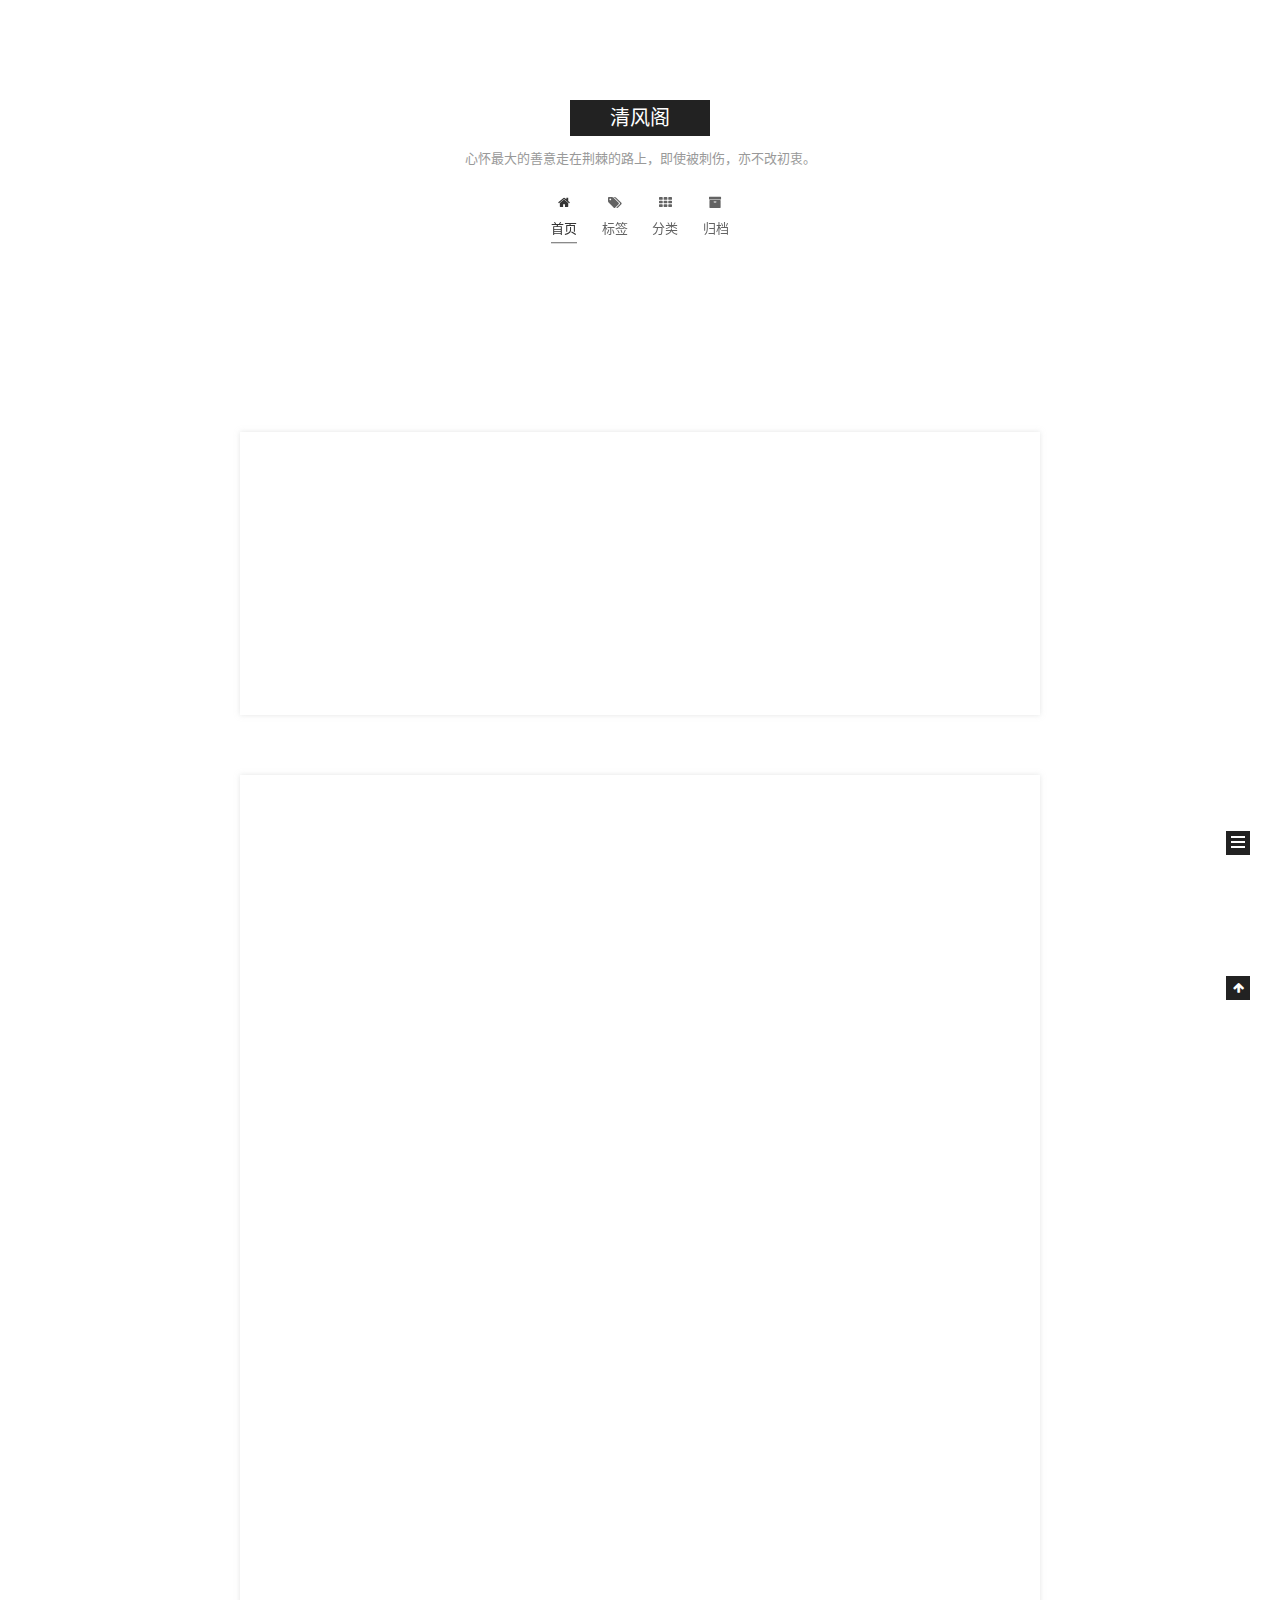
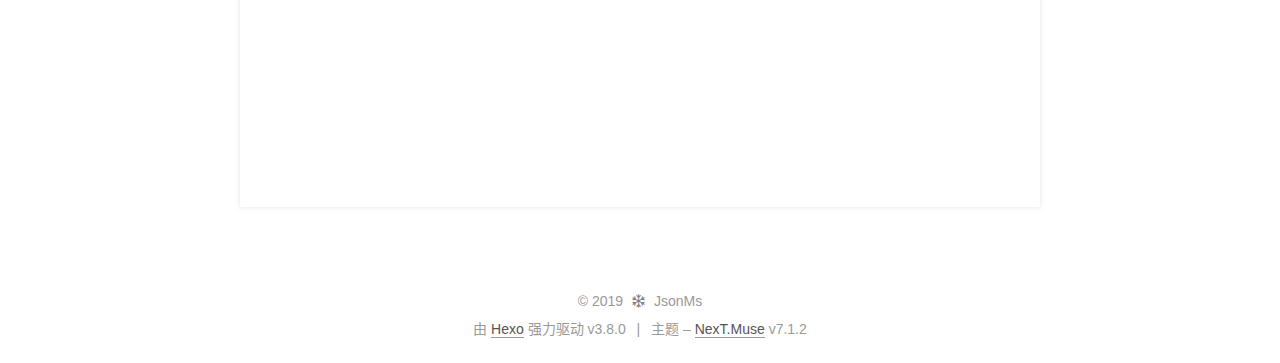
==== index.html @ 742bd208 "Site updated: 2019-06-11 00:54:29" ====
<!DOCTYPE html>












  


<html class="theme-next muse use-motion" lang="zh-CN">
<head><meta name="generator" content="Hexo 3.8.0">
  <meta charset="UTF-8">
<meta http-equiv="X-UA-Compatible" content="IE=edge">
<meta name="viewport" content="width=device-width, initial-scale=1, maximum-scale=2">
<meta name="theme-color" content="#222">




  
  
    
    
  <script src="/lib/pace/pace.min.js?v=1.0.2"></script>
  <link rel="stylesheet" href="/lib/pace/pace-theme-minimal.min.css?v=1.0.2">





















<link rel="stylesheet" href="/lib/font-awesome/css/font-awesome.min.css?v=4.7.0">

<link rel="stylesheet" href="/css/main.css?v=7.1.2">


  <link rel="apple-touch-icon" sizes="180x180" href="/images/apple-touch-icon-next.png?v=7.1.2">


  <link rel="icon" type="image/png" sizes="32x32" href="/images/favicon-32x32-next.png?v=7.1.2">


  <link rel="icon" type="image/png" sizes="16x16" href="/images/favicon-16x16-next.png?v=7.1.2">


  <link rel="mask-icon" href="/images/logo.svg?v=7.1.2" color="#222">







<script id="hexo.configurations">
  var NexT = window.NexT || {};
  var CONFIG = {
    root: '/',
    scheme: 'Muse',
    version: '7.1.2',
    sidebar: {"position":"left","display":"post","offset":12,"onmobile":false,"dimmer":false},
    back2top: true,
    back2top_sidebar: false,
    fancybox: false,
    fastclick: false,
    lazyload: false,
    tabs: true,
    motion: {"enable":true,"async":false,"transition":{"post_block":"fadeIn","post_header":"slideDownIn","post_body":"slideDownIn","coll_header":"slideLeftIn","sidebar":"slideUpIn"}},
    algolia: {
      applicationID: '',
      apiKey: '',
      indexName: '',
      hits: {"per_page":10},
      labels: {"input_placeholder":"Search for Posts","hits_empty":"We didn't find any results for the search: ${query}","hits_stats":"${hits} results found in ${time} ms"}
    }
  };
</script>


  




  <meta name="description" content="心怀最大的善意走在荆棘的路上，即使被刺伤，亦不改初衷。">
<meta property="og:type" content="website">
<meta property="og:title" content="清风阁">
<meta property="og:url" content="http://yoursite.com/index.html">
<meta property="og:site_name" content="清风阁">
<meta property="og:description" content="心怀最大的善意走在荆棘的路上，即使被刺伤，亦不改初衷。">
<meta property="og:locale" content="zh-CN">
<meta name="twitter:card" content="summary">
<meta name="twitter:title" content="清风阁">
<meta name="twitter:description" content="心怀最大的善意走在荆棘的路上，即使被刺伤，亦不改初衷。">





  
  
  <link rel="canonical" href="http://yoursite.com/">



<script id="page.configurations">
  CONFIG.page = {
    sidebar: "",
  };
</script>

  <title>清风阁</title>
  












  <noscript>
  <style>
  .use-motion .motion-element,
  .use-motion .brand,
  .use-motion .menu-item,
  .sidebar-inner,
  .use-motion .post-block,
  .use-motion .pagination,
  .use-motion .comments,
  .use-motion .post-header,
  .use-motion .post-body,
  .use-motion .collection-title { opacity: initial; }

  .use-motion .logo,
  .use-motion .site-title,
  .use-motion .site-subtitle {
    opacity: initial;
    top: initial;
  }

  .use-motion .logo-line-before i { left: initial; }
  .use-motion .logo-line-after i { right: initial; }
  </style>
</noscript>

</head>

<body itemscope itemtype="http://schema.org/WebPage" lang="zh-CN">

  
  
    
  

  <div class="container sidebar-position-left 
  page-home">
    <!-- <div class="headband"></div> -->

    <header id="header" class="header" itemscope itemtype="http://schema.org/WPHeader">
      <div class="header-inner"><div class="site-brand-wrapper">
  <div class="site-meta">
    

    <div class="custom-logo-site-title">
      <a href="/" class="brand" rel="start">
        <span class="logo-line-before"><i></i></span>
        <span class="site-title">清风阁</span>
        <span class="logo-line-after"><i></i></span>
      </a>
    </div>
    
      
        <p class="site-subtitle">心怀最大的善意走在荆棘的路上，即使被刺伤，亦不改初衷。</p>
      
    
    
  </div>

  <div class="site-nav-toggle">
    <button aria-label="切换导航栏">
      <span class="btn-bar"></span>
      <span class="btn-bar"></span>
      <span class="btn-bar"></span>
    </button>
  </div>
</div>



<nav class="site-nav">
  
    <ul id="menu" class="menu">
      
        
        
        
          
          <li class="menu-item menu-item-home menu-item-active">

    
    
    
      
    

    

    <a href="/" rel="section"><i class="menu-item-icon fa fa-fw fa-home"></i> <br>首页</a>

  </li>
        
        
        
          
          <li class="menu-item menu-item-tags">

    
    
    
      
    

    

    <a href="/tags/" rel="section"><i class="menu-item-icon fa fa-fw fa-tags"></i> <br>标签</a>

  </li>
        
        
        
          
          <li class="menu-item menu-item-categories">

    
    
    
      
    

    

    <a href="/categories/" rel="section"><i class="menu-item-icon fa fa-fw fa-th"></i> <br>分类</a>

  </li>
        
        
        
          
          <li class="menu-item menu-item-archives">

    
    
    
      
    

    

    <a href="/archives/" rel="section"><i class="menu-item-icon fa fa-fw fa-archive"></i> <br>归档</a>

  </li>

      
      
    </ul>
  

  
    

  

  
</nav>



  



</div>
    </header>

    


    <main id="main" class="main">
      <div class="main-inner">
        <div class="content-wrap">
          
          <div id="content" class="content">
            
  <section id="posts" class="posts-expand">
    
      

  

  
  
  

  

  <article class="post post-type-normal" itemscope itemtype="http://schema.org/Article">
  
  
  
  <div class="post-block">
    <link itemprop="mainEntityOfPage" href="http://yoursite.com/2019/06/09/你好，Hexo/">

    <span hidden itemprop="author" itemscope itemtype="http://schema.org/Person">
      <meta itemprop="name" content="JsonMs">
      <meta itemprop="description" content="心怀最大的善意走在荆棘的路上，即使被刺伤，亦不改初衷。">
      <meta itemprop="image" content="/images/avatar.gif">
    </span>

    <span hidden itemprop="publisher" itemscope itemtype="http://schema.org/Organization">
      <meta itemprop="name" content="清风阁">
    </span>

    
      <header class="post-header">

        
        
          <h1 class="post-title" itemprop="name headline">
                
                
                <a href="/2019/06/09/你好，Hexo/" class="post-title-link" itemprop="url">大神进阶之路1： hexo个人搭建</a>
              
            
          </h1>
        

        <div class="post-meta">
          <span class="post-time">

            
            
            

            
              <span class="post-meta-item-icon">
                <i class="fa fa-calendar-o"></i>
              </span>
              
                <span class="post-meta-item-text">发表于</span>
              

              
                
              

              <time title="创建时间：2019-06-09 21:49:49" itemprop="dateCreated datePublished" datetime="2019-06-09T21:49:49+08:00">2019-06-09</time>
            

            
              

              
                
                <span class="post-meta-divider">|</span>
                

                <span class="post-meta-item-icon">
                  <i class="fa fa-calendar-check-o"></i>
                </span>
                
                  <span class="post-meta-item-text">更新于</span>
                
                <time title="修改时间：2019-06-10 23:39:39" itemprop="dateModified" datetime="2019-06-10T23:39:39+08:00">2019-06-10</time>
              
            
          </span>

          
            <span class="post-category">
            
              <span class="post-meta-divider">|</span>
            
              <span class="post-meta-item-icon">
                <i class="fa fa-folder-o"></i>
              </span>
              
                <span class="post-meta-item-text">分类于</span>
              
              
                <span itemprop="about" itemscope itemtype="http://schema.org/Thing"><a href="/categories/大神进阶之路/" itemprop="url" rel="index"><span itemprop="name">大神进阶之路</span></a></span>

                
                
              
            </span>
          

          
            
            
          

          
          

          

          

          

        </div>
      </header>
    

    
    
    
    <div class="post-body" itemprop="articleBody">

      
      

      
        
          
            
          
        
      
    </div>

    

    
    
    


    <div>
      
    </div>

    

    
      
    
    

    

    <footer class="post-footer">
      

      

      

      
      
        <div class="post-eof"></div>
      
    </footer>
  </div>
  
  
  
  </article>


    
      

  

  
  
  

  

  <article class="post post-type-normal" itemscope itemtype="http://schema.org/Article">
  
  
  
  <div class="post-block">
    <link itemprop="mainEntityOfPage" href="http://yoursite.com/2019/06/09/hello-world/">

    <span hidden itemprop="author" itemscope itemtype="http://schema.org/Person">
      <meta itemprop="name" content="JsonMs">
      <meta itemprop="description" content="心怀最大的善意走在荆棘的路上，即使被刺伤，亦不改初衷。">
      <meta itemprop="image" content="/images/avatar.gif">
    </span>

    <span hidden itemprop="publisher" itemscope itemtype="http://schema.org/Organization">
      <meta itemprop="name" content="清风阁">
    </span>

    
      <header class="post-header">

        
        
          <h1 class="post-title" itemprop="name headline">
                
                
                <a href="/2019/06/09/hello-world/" class="post-title-link" itemprop="url">Hello World</a>
              
            
          </h1>
        

        <div class="post-meta">
          <span class="post-time">

            
            
            

            
              <span class="post-meta-item-icon">
                <i class="fa fa-calendar-o"></i>
              </span>
              
                <span class="post-meta-item-text">发表于</span>
              

              
                
              

              <time title="创建时间：2019-06-09 20:31:02" itemprop="dateCreated datePublished" datetime="2019-06-09T20:31:02+08:00">2019-06-09</time>
            

            
          </span>

          

          
            
            
          

          
          

          

          

          

        </div>
      </header>
    

    
    
    
    <div class="post-body" itemprop="articleBody">

      
      

      
        
          
            <p>Welcome to <a href="https://hexo.io/" target="_blank" rel="noopener">Hexo</a>! This is your very first post. Check <a href="https://hexo.io/docs/" target="_blank" rel="noopener">documentation</a> for more info. If you get any problems when using Hexo, you can find the answer in <a href="https://hexo.io/docs/troubleshooting.html" target="_blank" rel="noopener">troubleshooting</a> or you can ask me on <a href="https://github.com/hexojs/hexo/issues" target="_blank" rel="noopener">GitHub</a>.</p>
<h2 id="Quick-Start"><a href="#Quick-Start" class="headerlink" title="Quick Start"></a>Quick Start</h2><h3 id="Create-a-new-post"><a href="#Create-a-new-post" class="headerlink" title="Create a new post"></a>Create a new post</h3><figure class="highlight bash"><table><tr><td class="gutter"><pre><span class="line">1</span><br></pre></td><td class="code"><pre><span class="line">$ hexo new <span class="string">"My New Post"</span></span><br></pre></td></tr></table></figure>

<p>More info: <a href="https://hexo.io/docs/writing.html" target="_blank" rel="noopener">Writing</a></p>
<h3 id="Run-server"><a href="#Run-server" class="headerlink" title="Run server"></a>Run server</h3><figure class="highlight bash"><table><tr><td class="gutter"><pre><span class="line">1</span><br></pre></td><td class="code"><pre><span class="line">$ hexo server</span><br></pre></td></tr></table></figure>

<p>More info: <a href="https://hexo.io/docs/server.html" target="_blank" rel="noopener">Server</a></p>
<h3 id="Generate-static-files"><a href="#Generate-static-files" class="headerlink" title="Generate static files"></a>Generate static files</h3><figure class="highlight bash"><table><tr><td class="gutter"><pre><span class="line">1</span><br></pre></td><td class="code"><pre><span class="line">$ hexo generate</span><br></pre></td></tr></table></figure>

<p>More info: <a href="https://hexo.io/docs/generating.html" target="_blank" rel="noopener">Generating</a></p>
<h3 id="Deploy-to-remote-sites"><a href="#Deploy-to-remote-sites" class="headerlink" title="Deploy to remote sites"></a>Deploy to remote sites</h3><figure class="highlight bash"><table><tr><td class="gutter"><pre><span class="line">1</span><br></pre></td><td class="code"><pre><span class="line">$ hexo deploy</span><br></pre></td></tr></table></figure>

<p>More info: <a href="https://hexo.io/docs/deployment.html" target="_blank" rel="noopener">Deployment</a></p>

          
        
      
    </div>

    

    
    
    


    <div>
      
    </div>

    

    
      
    
    

    

    <footer class="post-footer">
      

      

      

      
      
        <div class="post-eof"></div>
      
    </footer>
  </div>
  
  
  
  </article>


    
  </section>

  


          </div>
          

        </div>
        
          
  
  <div class="sidebar-toggle">
    <div class="sidebar-toggle-line-wrap">
      <span class="sidebar-toggle-line sidebar-toggle-line-first"></span>
      <span class="sidebar-toggle-line sidebar-toggle-line-middle"></span>
      <span class="sidebar-toggle-line sidebar-toggle-line-last"></span>
    </div>
  </div>

  <aside id="sidebar" class="sidebar">
    <div class="sidebar-inner">

      

      

      <div class="site-overview-wrap sidebar-panel sidebar-panel-active">
        <div class="site-overview">
          <div class="site-author motion-element" itemprop="author" itemscope itemtype="http://schema.org/Person">
            
              <p class="site-author-name" itemprop="name">JsonMs</p>
              <div class="site-description motion-element" itemprop="description">心怀最大的善意走在荆棘的路上，即使被刺伤，亦不改初衷。</div>
          </div>

          
            <nav class="site-state motion-element">
              
                <div class="site-state-item site-state-posts">
                
                  <a href="/archives/">
                
                    <span class="site-state-item-count">2</span>
                    <span class="site-state-item-name">日志</span>
                  </a>
                </div>
              

              
                
                
                <div class="site-state-item site-state-categories">
                  
                    
                      <a href="/categories/">
                    
                  
                    
                    
                      
                    
                    <span class="site-state-item-count">1</span>
                    <span class="site-state-item-name">分类</span>
                  </a>
                </div>
              

              
                
                
                <div class="site-state-item site-state-tags">
                  
                    
                      <a href="/tags/">
                    
                  
                    
                    
                      
                    
                      
                    
                      
                    
                      
                    
                    <span class="site-state-item-count">4</span>
                    <span class="site-state-item-name">标签</span>
                  </a>
                </div>
              
            </nav>
          

          

          

          
            <div class="links-of-author motion-element">
              
                <span class="links-of-author-item">
                  
                  
                    
                  
                  
                    
                  
                  <a href="https://github.com/jsonms" title="GitHub &rarr; https://github.com/jsonms" rel="noopener" target="_blank"><i class="fa fa-fw fa-github"></i>GitHub</a>
                </span>
              
            </div>
          

          

          
          

          
            
          
          

        </div>
      </div>

      

      

    </div>
  </aside>
  


        
      </div>
    </main>

    <footer id="footer" class="footer">
      <div class="footer-inner">
        <div class="copyright">&copy; <span itemprop="copyrightYear">2019</span>
  <span class="with-love" id="animate">
    <i class="fa fa-snowflake-o"></i>
  </span>
  <span class="author" itemprop="copyrightHolder">JsonMs</span>

  

  
</div>


  <div class="powered-by">由 <a href="https://hexo.io" class="theme-link" rel="noopener" target="_blank">Hexo</a> 强力驱动 v3.8.0</div>



  <span class="post-meta-divider">|</span>



  <div class="theme-info">主题 – <a href="https://theme-next.org" class="theme-link" rel="noopener" target="_blank">NexT.Muse</a> v7.1.2</div>




        








        
      </div>
    </footer>

    
      <div class="back-to-top">
        <i class="fa fa-arrow-up"></i>
        
      </div>
    

    

    

    
  </div>

  

<script>
  if (Object.prototype.toString.call(window.Promise) !== '[object Function]') {
    window.Promise = null;
  }
</script>














  
    
    
  
  <script color="0,0,255" opacity="0.5" zindex="-1" count="99" src="/lib/canvas-nest/canvas-nest.min.js"></script>













  
  <script src="/lib/jquery/index.js?v=2.1.3"></script>

  
  <script src="/lib/velocity/velocity.min.js?v=1.2.1"></script>

  
  <script src="/lib/velocity/velocity.ui.min.js?v=1.2.1"></script>


  


  <script src="/js/utils.js?v=7.1.2"></script>

  <script src="/js/motion.js?v=7.1.2"></script>



  
  


  <script src="/js/schemes/muse.js?v=7.1.2"></script>



  

  


  <script src="/js/next-boot.js?v=7.1.2"></script>


  

  

  

  



  




  

  

  

  

  

  

  

  

  

  

  

  

  

  

</body>
</html>
---- css/main.css ----
/* normalize.css v8.0.1 | MIT License | github.com/necolas/normalize.css */
html {
  line-height: 1.15; /* 1 */
  -webkit-text-size-adjust: 100%; /* 2 */
}
body {
  margin: 0;
}
main {
  display: block;
}
h1 {
  font-size: 2em;
  margin: 0.67em 0;
}
hr {
  box-sizing: content-box; /* 1 */
  height: 0; /* 1 */
  overflow: visible; /* 2 */
}
pre {
  font-family: monospace, monospace; /* 1 */
  font-size: 1em; /* 2 */
}
a {
  background-color: transparent;
}
abbr[title] {
  border-bottom: none; /* 1 */
  text-decoration: underline; /* 2 */
  text-decoration: underline dotted; /* 2 */
}
b,
strong {
  font-weight: bolder;
}
code,
kbd,
samp {
  font-family: monospace, monospace; /* 1 */
  font-size: 1em; /* 2 */
}
small {
  font-size: 80%;
}
sub,
sup {
  font-size: 75%;
  line-height: 0;
  position: relative;
  vertical-align: baseline;
}
sub {
  bottom: -0.25em;
}
sup {
  top: -0.5em;
}
img {
  border-style: none;
}
button,
input,
optgroup,
select,
textarea {
  font-family: inherit; /* 1 */
  font-size: 100%; /* 1 */
  line-height: 1.15; /* 1 */
  margin: 0; /* 2 */
}
button,
input {
/* 1 */
  overflow: visible;
}
button,
select {
/* 1 */
  text-transform: none;
}
button,
[type="button"],
[type="reset"],
[type="submit"] {
  -webkit-appearance: button;
}
button::-moz-focus-inner,
[type="button"]::-moz-focus-inner,
[type="reset"]::-moz-focus-inner,
[type="submit"]::-moz-focus-inner {
  border-style: none;
  padding: 0;
}
button:-moz-focusring,
[type="button"]:-moz-focusring,
[type="reset"]:-moz-focusring,
[type="submit"]:-moz-focusring {
  outline: 1px dotted ButtonText;
}
fieldset {
  padding: 0.35em 0.75em 0.625em;
}
legend {
  box-sizing: border-box; /* 1 */
  color: inherit; /* 2 */
  display: table; /* 1 */
  max-width: 100%; /* 1 */
  padding: 0; /* 3 */
  white-space: normal; /* 1 */
}
progress {
  vertical-align: baseline;
}
textarea {
  overflow: auto;
}
[type="checkbox"],
[type="radio"] {
  box-sizing: border-box; /* 1 */
  padding: 0; /* 2 */
}
[type="number"]::-webkit-inner-spin-button,
[type="number"]::-webkit-outer-spin-button {
  height: auto;
}
[type="search"] {
  -webkit-appearance: textfield; /* 1 */
  outline-offset: -2px; /* 2 */
}
[type="search"]::-webkit-search-decoration {
  -webkit-appearance: none;
}
::-webkit-file-upload-button {
  -webkit-appearance: button; /* 1 */
  font: inherit; /* 2 */
}
details {
  display: block;
}
summary {
  display: list-item;
}
template {
  display: none;
}
[hidden] {
  display: none;
}
::selection {
  background: #262a30;
  color: #fff;
}
body {
  position: relative;
  font-family: 'Lato', "PingFang SC", "Microsoft YaHei", sans-serif;
  font-size: 14px;
  line-height: 2;
  color: #555;
  background: #fff;
}
@media (max-width: 991px) {
  body {
    padding-right: 0 !important;
  }
}
@media (min-width: 1200px) {
  body {
    font-size: 16px;
  }
}
h1,
h2,
h3,
h4,
h5,
h6 {
  margin: 20px 0 15px;
  padding: 0;
  font-weight: bold;
  line-height: 1.5;
  font-family: 'Lato', "PingFang SC", "Microsoft YaHei", sans-serif;
}
h1 {
  font-size: 22px;
}
h1 code {
  font-size: 1em;
}
@media (max-width: 767px) {
  h1 {
    font-size: 18px;
  }
  h1 code {
    font-size: 1em;
  }
}
h2 {
  font-size: 20px;
}
h2 code {
  font-size: 1em;
}
@media (max-width: 767px) {
  h2 {
    font-size: 16px;
  }
  h2 code {
    font-size: 1em;
  }
}
h3 {
  font-size: 18px;
}
h3 code {
  font-size: 1em;
}
@media (max-width: 767px) {
  h3 {
    font-size: 14px;
  }
  h3 code {
    font-size: 1em;
  }
}
h4 {
  font-size: 16px;
}
h4 code {
  font-size: 1em;
}
@media (max-width: 767px) {
  h4 {
    font-size: 12px;
  }
  h4 code {
    font-size: 1em;
  }
}
h5 {
  font-size: 14px;
}
h5 code {
  font-size: 1em;
}
@media (max-width: 767px) {
  h5 {
    font-size: 10px;
  }
  h5 code {
    font-size: 1em;
  }
}
h6 {
  font-size: 12px;
}
h6 code {
  font-size: 1em;
}
@media (max-width: 767px) {
  h6 {
    font-size: 8px;
  }
  h6 code {
    font-size: 1em;
  }
}
p {
  margin: 0 0 20px 0;
}
a,
span.exturl {
  overflow-wrap: break-word;
  word-wrap: break-word;
  background-color: transparent;
  color: #555;
  text-decoration: none;
  outline: none;
  border-bottom: 1px solid #999;
  cursor: pointer;
}
a:hover,
span.exturl:hover {
  color: #222;
  border-bottom-color: #222;
}
video {
  max-width: 100%;
  display: block;
  margin-left: auto;
  margin-right: auto;
}
img {
  display: block;
  margin: auto;
  max-width: 100%;
  height: auto;
}
hr {
  margin: 40px 0;
  height: 3px;
  border: none;
  background-color: #ddd;
  background-image: repeating-linear-gradient(-45deg, #fff, #fff 4px, transparent 4px, transparent 8px);
}
blockquote {
  margin: 0;
  padding: 0 15px;
  color: #666;
  border-left: 4px solid #ddd;
}
blockquote cite::before {
  content: "-";
  padding: 0 5px;
}
dt {
  font-weight: 700;
}
dd {
  margin: 0;
  padding: 0;
}
kbd {
  border: 1px solid #ccc;
  border-radius: 0.2em;
  box-shadow: 0.1em 0.1em 0.2em rgba(0,0,0,0.1);
  background-color: #f9f9f9;
  font-family: inherit;
  background-image: linear-gradient(top, #eee, #fff, #eee);
  padding: 0.1em 0.3em;
  white-space: nowrap;
}
.text-left {
  text-align: left;
}
.text-center {
  text-align: center;
}
.text-right {
  text-align: right;
}
.text-justify {
  text-align: justify;
}
.text-nowrap {
  white-space: nowrap;
}
.text-lowercase {
  text-transform: lowercase;
}
.text-uppercase {
  text-transform: uppercase;
}
.text-capitalize {
  text-transform: capitalize;
}
.center-block {
  display: block;
  margin-left: auto;
  margin-right: auto;
}
.clearfix:before,
.clearfix:after {
  content: " ";
  display: table;
}
.clearfix:after {
  clear: both;
}
.pullquote {
  width: 45%;
}
.pullquote.left {
  float: left;
  margin-left: 5px;
  margin-right: 10px;
}
.pullquote.right {
  float: right;
  margin-left: 10px;
  margin-right: 5px;
}
.affix {
  position: fixed;
}
.translation {
  margin-top: -20px;
  font-size: 14px;
  color: #999;
}
.scrollbar-measure {
  width: 100px;
  height: 100px;
  overflow: scroll;
  position: absolute;
  top: -9999px;
}
.use-motion .motion-element {
  opacity: 0;
}
.table-container {
  margin: 20px 0;
  overflow: auto;
  -webkit-overflow-scrolling: touch;
}
.highlight .table-container {
  margin: 0px;
}
table {
  width: 100%;
  border-collapse: collapse;
  border-spacing: 0;
  font-size: 14px;
}
table > tbody > tr:nth-of-type(odd) {
  background-color: #f9f9f9;
}
table > tbody > tr:hover {
  background-color: #f5f5f5;
}
caption,
th,
td {
  padding: 8px;
  text-align: left;
  vertical-align: middle;
  font-weight: normal;
}
th,
td {
  border: 1px solid #ddd;
  border-bottom: 3px solid #ddd;
}
th {
  padding-bottom: 10px;
  font-weight: 700;
}
td {
  border-bottom-width: 1px;
}
html,
body {
  height: 100%;
}
.container {
  position: relative;
}
.header-inner {
  margin: 0 auto;
  padding: 100px 0 70px;
  width: 700px;
}
@media (min-width: 1200px) {
  .container .header-inner {
    width: 800px;
  }
}
@media (min-width: 1600px) {
  .container .header-inner {
    width: 900px;
  }
}
.main-inner {
  margin: 0 auto;
  width: 700px;
}
@media (min-width: 1200px) {
  .container .main-inner {
    width: 800px;
  }
}
@media (min-width: 1600px) {
  .container .main-inner {
    width: 900px;
  }
}
.footer {
  padding: 20px 0;
}
.footer-inner {
  box-sizing: border-box;
  margin: 0px auto;
  width: 700px;
}
@media (min-width: 1200px) {
  .container .footer-inner {
    width: 800px;
  }
}
@media (min-width: 1600px) {
  .container .footer-inner {
    width: 900px;
  }
}
pre,
.highlight {
  overflow: auto;
  margin: 20px 0;
  padding: 0;
  font-size: 14px;
  color: #4d4d4c;
  background: #f7f7f7;
  line-height: 1.6;
}
pre,
code {
  font-family: consolas, Menlo, "PingFang SC", "Microsoft YaHei", monospace;
}
code {
  overflow-wrap: break-word;
  word-wrap: break-word;
  padding: 2px 4px;
  color: #555;
  background: #eee;
  border-radius: 3px;
  font-size: 14px;
}
pre {
  padding: 10px;
}
pre code {
  padding: 0;
  color: #4d4d4c;
  background: none;
  text-shadow: none;
}
.highlight {
  border-radius: 1px;
}
.highlight pre {
  border: none;
  margin: 0;
  padding: 10px 0;
}
.highlight table {
  margin: 0;
  width: auto;
  border: none;
}
.highlight td {
  border: none;
  padding: 0;
}
.highlight figcaption {
  font-size: 1em;
  color: #4d4d4c;
  line-height: 1em;
  margin-bottom: 1em;
  margin: 0em;
  padding: 0.5em;
  background: #eee;
  border-bottom: 1px solid #e9e9e9;
}
.highlight figcaption:before,
.highlight figcaption:after {
  content: " ";
  display: table;
}
.highlight figcaption:after {
  clear: both;
}
.highlight figcaption a {
  float: right;
  color: #4d4d4c;
}
.highlight figcaption a:hover {
  border-bottom-color: #4d4d4c;
}
.highlight .gutter pre {
  padding-left: 10px;
  padding-right: 10px;
  color: #869194;
  text-align: right;
  background-color: #eff2f3;
}
.highlight .code pre {
  width: 100%;
  padding-left: 10px;
  padding-right: 10px;
  background-color: #f7f7f7;
}
.highlight .line {
  height: 20px;
}
.gutter {
  -webkit-user-select: none;
  -moz-user-select: none;
  -ms-user-select: none;
  user-select: none;
}
.gist table {
  width: auto;
}
.gist table td {
  border: none;
}
pre .deletion {
  background: #fdd;
}
pre .addition {
  background: #dfd;
}
pre .meta {
  color: #8959a8;
}
pre .comment {
  color: #8e908c;
}
pre .variable,
pre .attribute,
pre .tag,
pre .name,
pre .regexp,
pre .ruby .constant,
pre .xml .tag .title,
pre .xml .pi,
pre .xml .doctype,
pre .html .doctype,
pre .css .id,
pre .css .class,
pre .css .pseudo {
  color: #c82829;
}
pre .number,
pre .preprocessor,
pre .built_in,
pre .builtin-name,
pre .literal,
pre .params,
pre .constant,
pre .command {
  color: #f5871f;
}
pre .ruby .class .title,
pre .css .rules .attribute,
pre .string,
pre .symbol,
pre .value,
pre .inheritance,
pre .header,
pre .ruby .symbol,
pre .xml .cdata,
pre .special,
pre .formula {
  color: #718c00;
}
pre .title,
pre .css .hexcolor {
  color: #3e999f;
}
pre .function,
pre .python .decorator,
pre .python .title,
pre .ruby .function .title,
pre .ruby .title .keyword,
pre .perl .sub,
pre .javascript .title,
pre .coffeescript .title {
  color: #4271ae;
}
pre .keyword,
pre .javascript .function {
  color: #8959a8;
}
.posts-expand .post-body img.full-image {
  border: none;
}
.blockquote-center,
.page-home .post-type-quote blockquote,
.page-post-detail .post-type-quote blockquote {
  position: relative;
  margin: 40px 0;
  padding: 0;
  border-left: none;
  text-align: center;
}
.blockquote-center::before,
.page-home .post-type-quote blockquote::before,
.page-post-detail .post-type-quote blockquote::before,
.blockquote-center::after,
.page-home .post-type-quote blockquote::after,
.page-post-detail .post-type-quote blockquote::after {
  position: absolute;
  content: ' ';
  display: block;
  width: 100%;
  height: 24px;
  opacity: 0.2;
  background-repeat: no-repeat;
  background-position: 0 -6px;
  background-size: 22px 22px;
}
.blockquote-center::before,
.page-home .post-type-quote blockquote::before,
.page-post-detail .post-type-quote blockquote::before {
  top: -20px;
  background-image: url("../images/quote-l.svg");
  border-top: 1px solid #ccc;
}
.blockquote-center::after,
.page-home .post-type-quote blockquote::after,
.page-post-detail .post-type-quote blockquote::after {
  bottom: -20px;
  background-image: url("../images/quote-r.svg");
  border-bottom: 1px solid #ccc;
  background-position: 100% 8px;
}
.blockquote-center p,
.page-home .post-type-quote blockquote p,
.page-post-detail .post-type-quote blockquote p,
.blockquote-center div,
.page-home .post-type-quote blockquote div,
.page-post-detail .post-type-quote blockquote div {
  text-align: center;
}
.post .post-body .group-picture img {
  box-sizing: border-box;
  padding: 0 3px;
  border: none;
}
.post .group-picture-row {
  overflow: hidden;
  margin-top: 6px;
}
.post .group-picture-row:first-child {
  margin-top: 0;
}
.post .group-picture-column {
  float: left;
}
.page-post-detail .post-body .group-picture-column {
  float: none;
  margin-top: 10px;
  width: auto !important;
}
.page-post-detail .post-body .group-picture-column img {
  margin: 0 auto;
}
.page-archive .group-picture-container {
  overflow: hidden;
}
.page-archive .group-picture-row {
  float: left;
}
.page-archive .group-picture-row:first-child {
  margin-top: 6px;
}
.page-archive .group-picture-column {
  max-width: 150px;
  max-height: 150px;
}
.post-body .label {
  display: inline;
  padding: 0 2px;
}
.post-body .label.default {
  background-color: #f0f0f0;
}
.post-body .label.primary {
  background-color: #efe6f7;
}
.post-body .label.info {
  background-color: #e5f2f8;
}
.post-body .label.success {
  background-color: #e7f4e9;
}
.post-body .label.warning {
  background-color: #fcf6e1;
}
.post-body .label.danger {
  background-color: #fae8eb;
}
.post-body .note {
  position: relative;
  padding: 15px;
  margin-bottom: 20px;
  border: 1px solid #eee;
  border-left-width: 5px;
  border-radius: 3px;
}
.post-body .note h2,
.post-body .note h3,
.post-body .note h4,
.post-body .note h5,
.post-body .note h6 {
  margin-top: 0;
  margin-bottom: 0;
  border-bottom: initial;
  padding-top: 0 !important;
}
.post-body .note p:first-child,
.post-body .note ul:first-child,
.post-body .note ol:first-child,
.post-body .note table:first-child,
.post-body .note pre:first-child,
.post-body .note blockquote:first-child {
  margin-top: 0;
}
.post-body .note p:last-child,
.post-body .note ul:last-child,
.post-body .note ol:last-child,
.post-body .note table:last-child,
.post-body .note pre:last-child,
.post-body .note blockquote:last-child {
  margin-bottom: 0;
}
.post-body .note.default {
  border-left-color: #777;
}
.post-body .note.default h2,
.post-body .note.default h3,
.post-body .note.default h4,
.post-body .note.default h5,
.post-body .note.default h6 {
  color: #777;
}
.post-body .note.primary {
  border-left-color: #6f42c1;
}
.post-body .note.primary h2,
.post-body .note.primary h3,
.post-body .note.primary h4,
.post-body .note.primary h5,
.post-body .note.primary h6 {
  color: #6f42c1;
}
.post-body .note.info {
  border-left-color: #428bca;
}
.post-body .note.info h2,
.post-body .note.info h3,
.post-body .note.info h4,
.post-body .note.info h5,
.post-body .note.info h6 {
  color: #428bca;
}
.post-body .note.success {
  border-left-color: #5cb85c;
}
.post-body .note.success h2,
.post-body .note.success h3,
.post-body .note.success h4,
.post-body .note.success h5,
.post-body .note.success h6 {
  color: #5cb85c;
}
.post-body .note.warning {
  border-left-color: #f0ad4e;
}
.post-body .note.warning h2,
.post-body .note.warning h3,
.post-body .note.warning h4,
.post-body .note.warning h5,
.post-body .note.warning h6 {
  color: #f0ad4e;
}
.post-body .note.danger {
  border-left-color: #d9534f;
}
.post-body .note.danger h2,
.post-body .note.danger h3,
.post-body .note.danger h4,
.post-body .note.danger h5,
.post-body .note.danger h6 {
  color: #d9534f;
}
.post-body .tabs {
  position: relative;
  display: block;
  margin-bottom: 20px;
  padding-top: 10px;
}
.post-body .tabs ul.nav-tabs {
  margin: 0;
  padding: 0;
  display: flex;
  flex-wrap: wrap;
  margin-bottom: -1px;
}
@media (max-width: 413px) {
  .post-body .tabs ul.nav-tabs {
    display: block;
    margin-bottom: 5px;
  }
}
.post-body .tabs ul.nav-tabs li.tab {
  flex-grow: 1;
  list-style-type: none;
  border-top: 3px solid transparent;
  border-right: 1px solid transparent;
  border-bottom: 1px solid #ddd;
  border-left: 1px solid transparent;
}
@media (max-width: 413px) {
  .post-body .tabs ul.nav-tabs li.tab {
    border-top: 1px solid transparent;
    border-right: 1px solid transparent;
    border-bottom: 1px solid transparent;
    border-left: 3px solid transparent;
  }
}
.post-body .tabs ul.nav-tabs li.tab a {
  text-align: center;
  outline: 0;
  border-bottom: initial;
  display: block;
  line-height: 1.8em;
  padding: 0.25em 0.75em;
  transition-duration: 0.2s;
  transition-timing-function: ease-out;
  transition-delay: 0s;
}
.post-body .tabs ul.nav-tabs li.tab a i {
  width: 1.285714285714286em;
}
.post-body .tabs ul.nav-tabs li.tab.active {
  border-top: 3px solid #fc6423;
  border-right: 1px solid #ddd;
  border-bottom: 1px solid transparent;
  border-left: 1px solid #ddd;
}
@media (max-width: 413px) {
  .post-body .tabs ul.nav-tabs li.tab.active {
    border-top: 1px solid #ddd;
    border-right: 1px solid #ddd;
    border-bottom: 1px solid #ddd;
    border-left: 3px solid #fc6423;
  }
}
.post-body .tabs ul.nav-tabs li.tab.active a {
  cursor: default;
  color: #555;
}
.post-body .tabs .tab-content .tab-pane {
  border: 1px solid #ddd;
  padding: 20px 20px 0 20px;
}
.post-body .tabs .tab-content .tab-pane:not(.active) {
  display: none;
}
.post-body .tabs .tab-content .tab-pane.active {
  display: block;
}
.btn {
  display: inline-block;
  padding: 0 20px;
  font-size: 14px;
  color: #fff;
  background: #222;
  border: 2px solid #222;
  text-decoration: none;
  border-radius: 0;
  transition-property: background-color;
  transition-duration: 0.2s;
  transition-timing-function: ease-in-out;
  transition-delay: 0s;
  line-height: 2;
}
.btn:hover {
  border-color: #222;
  color: #222;
  background: #fff;
}
.btn +.btn {
  margin: 0 0 8px 8px;
}
.btn .fa-fw {
  width: 1.285714285714286em;
  text-align: left;
}
.btn-bar {
  display: block;
  width: 22px;
  height: 2px;
  background: #555;
  border-radius: 1px;
}
.btn-bar+.btn-bar {
  margin-top: 4px;
}
.pagination {
  margin: 120px 0 40px;
  text-align: center;
  border-top: 1px solid #eee;
}
.page-number-basic,
.pagination .prev,
.pagination .next,
.pagination .page-number,
.pagination .space {
  display: inline-block;
  position: relative;
  top: -1px;
  margin: 0 10px;
  padding: 0 11px;
}
@media (max-width: 767px) {
  .page-number-basic,
  .pagination .prev,
  .pagination .next,
  .pagination .page-number,
  .pagination .space {
    margin: 0 5px;
  }
}
.pagination .prev,
.pagination .next,
.pagination .page-number {
  border-bottom: 0;
  border-top: 1px solid #eee;
  transition-property: border-color;
  transition-duration: 0.2s;
  transition-timing-function: ease-in-out;
  transition-delay: 0s;
}
.pagination .prev:hover,
.pagination .next:hover,
.pagination .page-number:hover {
  border-top-color: #222;
}
.pagination .space {
  padding: 0;
  margin: 0;
}
.pagination .prev {
  margin-left: 0;
}
.pagination .next {
  margin-right: 0;
}
.pagination .page-number.current {
  color: #fff;
  background: #ccc;
  border-top-color: #ccc;
}
@media (max-width: 767px) {
  .pagination {
    border-top: none;
  }
  .pagination .prev,
  .pagination .next,
  .pagination .page-number {
    margin-bottom: 10px;
    border-top: 0;
    border-bottom: 1px solid #eee;
    padding: 0 10px;
  }
  .pagination .prev:hover,
  .pagination .next:hover,
  .pagination .page-number:hover {
    border-bottom-color: #222;
  }
}
.comments {
  margin: 60px 20px 0;
}
.back-to-top {
  box-sizing: border-box;
  position: fixed;
  bottom: -100px;
  right: 30px;
  z-index: 1050;
  padding: 0 6px;
  width: 24px;
  background: #222;
  font-size: 12px;
  opacity: 1;
  color: #fff;
  cursor: pointer;
  text-align: center;
  transition-property: bottom;
  transition-duration: 0.2s;
  transition-timing-function: ease-in-out;
  transition-delay: 0s;
}
.back-to-top.back-to-top-on {
  bottom: 19px;
}
@media (max-width: 991px) {
  .back-to-top {
    opacity: 0.8;
    right: 20px;
  }
}
.header {
  background: transparent;
}
.header-inner {
  position: relative;
}
.headband {
  height: 3px;
  background: #222;
}
.site-meta {
  margin: 0;
  text-align: center;
}
@media (max-width: 767px) {
  .site-meta {
    text-align: center;
  }
}
.brand {
  position: relative;
  display: inline-block;
  padding: 0 40px;
  color: #fff;
  background: #222;
  border-bottom: none;
}
.brand:hover {
  color: #fff;
}
.logo {
  display: inline-block;
  margin-right: 5px;
  line-height: 36px;
  vertical-align: top;
}
.site-title {
  display: inline-block;
  vertical-align: top;
  line-height: 36px;
  font-size: 20px;
  font-weight: normal;
  font-family: 'Lato', "PingFang SC", "Microsoft YaHei", sans-serif;
}
.site-subtitle {
  margin-top: 10px;
  font-size: 13px;
  color: #999;
}
.use-motion .brand {
  opacity: 0;
}
.use-motion .logo,
.use-motion .site-title,
.use-motion .site-subtitle,
.use-motion .custom-logo-image {
  opacity: 0;
  position: relative;
  top: -10px;
}
.site-nav-toggle {
  display: none;
  position: absolute;
  top: 10px;
  left: 10px;
}
@media (max-width: 767px) {
  .site-nav-toggle {
    display: block;
  }
}
.site-nav-toggle button {
  margin-top: 2px;
  padding: 9px 10px;
  background: transparent;
  border: none;
}
@media (max-width: 767px) {
  .site-nav {
    display: none;
    margin: 0 -10px;
    padding: 0 10px;
    clear: both;
    border-top: 1px solid #ddd;
  }
}
@media (min-width: 768px) and (max-width: 991px) {
  .site-nav {
    display: block !important;
  }
}
@media (min-width: 992px) {
  .site-nav {
    display: block !important;
  }
}
.menu {
  margin-top: 20px;
  padding-left: 0;
  text-align: center;
}
.menu .menu-item {
  display: inline-block;
  margin: 0 10px;
  list-style: none;
}
@media (max-width: 767px) {
  .menu .menu-item {
    margin-top: 10px;
  }
}
.menu .menu-item a,
.menu .menu-item span.exturl {
  display: block;
  font-size: 13px;
  line-height: inherit;
  border-bottom: 1px solid transparent;
  transition-property: border-color;
  transition-duration: 0.2s;
  transition-timing-function: ease-in-out;
  transition-delay: 0s;
}
.menu .menu-item a:hover,
.menu .menu-item span.exturl:hover {
  border-bottom-color: #222;
}
.menu .menu-item .fa {
  margin-right: 5px;
}
.use-motion .menu-item {
  opacity: 0;
}
.post-body {
  overflow-wrap: break-word;
  word-wrap: break-word;
  font-family: 'Lato', "PingFang SC", "Microsoft YaHei", sans-serif;
}
.post-body span.exturl .fa {
  font-size: 14px;
  margin-left: 4px;
}
.post-body .fancybox img {
  display: block !important;
  margin: 0 auto;
  cursor: pointer;
  cursor: zoom-in;
}
.post-body .image-caption,
.post-body .figure .caption {
  margin: -20px auto 15px;
  text-align: center;
  font-size: 14px;
  color: #999;
  font-weight: bold;
  line-height: 1;
}
.post-sticky-flag {
  display: inline-block;
  font-size: 16px;
  transform: rotate(30deg);
}
.use-motion .post-block,
.use-motion .pagination,
.use-motion .comments {
  opacity: 0;
}
.use-motion .post-header {
  opacity: 0;
}
.use-motion .post-body {
  opacity: 0;
}
.use-motion .collection-title {
  opacity: 0;
}
.post-body p a {
  color: #0593d3;
  border-bottom: none;
  border-bottom: 1px solid #0593d3;
}
.post-body p a:hover {
  color: #fc6423;
  border-bottom: none;
  border-bottom: 1px solid #fc6423;
}
.posts-expand {
  padding-top: 40px;
}
@media (max-width: 767px) {
  .posts-expand {
    margin: 0 20px;
  }
  .post-body pre .gutter pre {
    padding-right: 10px;
  }
  .post-body .highlight {
    margin-left: 0px;
    margin-right: 0px;
    padding: 0;
  }
  .post-body .highlight .gutter pre {
    padding-right: 10px;
  }
}
@media (min-width: 992px) {
  .posts-expand .post-body {
    text-align: justify;
  }
}
@media (max-width: 991px) {
  .posts-expand .post-body {
    text-align: justify;
  }
}
.posts-expand .post-body h2,
.posts-expand .post-body h3,
.posts-expand .post-body h4,
.posts-expand .post-body h5,
.posts-expand .post-body h6 {
  padding-top: 10px;
}
.posts-expand .post-body h2 .header-anchor,
.posts-expand .post-body h3 .header-anchor,
.posts-expand .post-body h4 .header-anchor,
.posts-expand .post-body h5 .header-anchor,
.posts-expand .post-body h6 .header-anchor {
  float: right;
  margin-left: 10px;
  color: #ccc;
  border-bottom-style: none;
  visibility: hidden;
}
.posts-expand .post-body h2 .header-anchor:hover,
.posts-expand .post-body h3 .header-anchor:hover,
.posts-expand .post-body h4 .header-anchor:hover,
.posts-expand .post-body h5 .header-anchor:hover,
.posts-expand .post-body h6 .header-anchor:hover {
  color: inherit;
}
.posts-expand .post-body h2:hover .header-anchor,
.posts-expand .post-body h3:hover .header-anchor,
.posts-expand .post-body h4:hover .header-anchor,
.posts-expand .post-body h5:hover .header-anchor,
.posts-expand .post-body h6:hover .header-anchor {
  visibility: visible;
}
.posts-expand .post-body img {
  box-sizing: border-box;
  margin: 0 auto 25px;
  padding: 3px;
  border: 1px solid #ddd;
}
@media (max-width: 767px) {
  .posts-collapse {
    margin: 0 20px;
  }
  .posts-collapse .post-title,
  .posts-collapse .post-meta {
    display: block;
    width: auto;
    text-align: left;
  }
}
.posts-collapse {
  position: relative;
  z-index: 1010;
  margin-left: 55px;
}
.posts-collapse::after {
  content: " ";
  position: absolute;
  top: 20px;
  left: 0;
  margin-left: -2px;
  width: 4px;
  height: 100%;
  background: #f5f5f5;
  z-index: -1;
}
@media (max-width: 767px) {
  .posts-collapse {
    margin: 0 20px;
  }
}
.posts-collapse .collection-title {
  position: relative;
  margin: 60px 0;
}
.posts-collapse .collection-title h1,
.posts-collapse .collection-title h2 {
  margin-left: 20px;
}
.posts-collapse .collection-title small {
  color: #bbb;
  margin-left: 5px;
}
.posts-collapse .collection-title::before {
  content: " ";
  position: absolute;
  left: 0;
  top: 50%;
  margin-left: -4px;
  margin-top: -4px;
  width: 8px;
  height: 8px;
  background: #bbb;
  border-radius: 50%;
}
.posts-collapse .post {
  margin: 30px 0;
}
.posts-collapse .post-header {
  position: relative;
  transition-duration: 0.2s;
  transition-timing-function: ease-in-out;
  transition-delay: 0s;
  transition-property: border;
  border-bottom: 1px dashed #ccc;
}
.posts-collapse .post-header::before {
  content: " ";
  position: absolute;
  left: 0;
  top: 12px;
  width: 6px;
  height: 6px;
  margin-left: -4px;
  background: #bbb;
  border-radius: 50%;
  border: 1px solid #fff;
  transition-duration: 0.2s;
  transition-timing-function: ease-in-out;
  transition-delay: 0s;
  transition-property: background;
}
.posts-collapse .post-header:hover {
  border-bottom-color: #666;
}
.posts-collapse .post-header:hover::before {
  background: #222;
}
.posts-collapse .post-meta {
  position: absolute;
  font-size: 12px;
  left: 20px;
  top: 5px;
}
.posts-collapse .post-comments-count {
  display: none;
}
.posts-collapse .post-title {
  margin-left: 60px;
  font-size: 16px;
  font-weight: normal;
  line-height: inherit;
}
.posts-collapse .post-title::after {
  margin-left: 3px;
  opacity: 0.6;
}
.posts-collapse .post-title a,
.posts-collapse .post-title span.exturl {
  color: #666;
  border-bottom: none;
}
.page-home .post-type-quote .post-header,
.page-post-detail .post-type-quote .post-header,
.page-home .post-type-quote .post-tags,
.page-post-detail .post-type-quote .post-tags {
  display: none;
}
.posts-expand .post-title {
  overflow-wrap: break-word;
  word-wrap: break-word;
  text-align: center;
  font-weight: 400;
}
.posts-expand .post-title-link {
  display: inline-block;
  position: relative;
  color: #555;
  border-bottom: none;
  line-height: 1.2;
  vertical-align: top;
}
.posts-expand .post-title-link::before {
  content: "";
  position: absolute;
  width: 100%;
  height: 2px;
  bottom: 0;
  left: 0;
  background-color: #000;
  visibility: hidden;
  transform: scaleX(0);
  transition-duration: 0.2s;
  transition-timing-function: ease-in-out;
  transition-delay: 0s;
}
.posts-expand .post-title-link:hover::before {
  visibility: visible;
  transform: scaleX(1);
}
.posts-expand .post-title-link .fa {
  font-size: 20px;
  margin-left: 5px;
}
.posts-expand .post-meta {
  margin: 3px 0 60px 0;
  color: #999;
  font-family: 'Lato', "PingFang SC", "Microsoft YaHei", sans-serif;
  font-size: 12px;
  text-align: center;
}
.posts-expand .post-meta .post-category-list {
  display: inline-block;
  margin: 0;
  padding: 3px;
}
.posts-expand .post-meta .post-category-list-link {
  color: #999;
}
.posts-expand .post-meta .post-description {
  font-size: 14px;
  margin-top: 2px;
}
.posts-expand .post-meta time {
  border-bottom: 1px dashed #999;
  cursor: help;
}
.post-meta-divider {
  margin: 0 0.5em;
}
.post-meta-item-icon {
  margin-right: 3px;
}
@media (min-width: 768px) and (max-width: 991px) {
  .post-meta-item-icon {
    display: inline-block;
  }
}
@media (max-width: 767px) {
  .post-meta-item-icon {
    display: inline-block;
  }
}
@media (min-width: 768px) and (max-width: 991px) {
  .post-meta-item-text {
    display: none;
  }
}
@media (max-width: 767px) {
  .post-meta-item-text {
    display: none;
  }
}
.post-button {
  margin-top: 40px;
}
.posts-expand .post-tags {
  margin-top: 40px;
  text-align: center;
}
.posts-expand .post-tags a {
  display: inline-block;
  margin-right: 10px;
  font-size: 13px;
}
.post-nav {
  display: table;
  margin-top: 15px;
  width: 100%;
  border-top: 1px solid #eee;
}
.post-nav-divider {
  display: table-cell;
  width: 10%;
}
.post-nav-item {
  display: table-cell;
  padding: 10px 0 0 0;
  width: 45%;
  vertical-align: top;
}
.post-nav-item a {
  position: relative;
  display: block;
  line-height: 25px;
  font-size: 14px;
  color: #555;
  border-bottom: none;
}
.post-nav-item a:hover {
  color: #222;
  border-bottom: none;
}
.post-nav-item a:active {
  top: 2px;
}
.post-nav-item .fa {
  font-size: 12px;
  margin-right: 5px;
}
.post-nav-next a {
  padding-left: 5px;
}
.post-nav-prev {
  text-align: right;
}
.post-nav-prev a {
  padding-right: 5px;
}
.post-nav-prev .fa {
  margin-left: 5px;
}
.posts-expand .post-eof {
  margin: 80px auto 60px;
  width: 8%;
  height: 1px;
  background: #ccc;
  text-align: center;
}
.post:last-child .post-eof {
  display: none;
}
.post-gallery {
  display: table;
  table-layout: fixed;
  width: 100%;
  border-collapse: separate;
}
.post-gallery-row {
  display: table-row;
}
.post-gallery .post-gallery-img {
  display: table-cell;
  text-align: center;
  vertical-align: middle;
  border: none;
}
.post-gallery .post-gallery-img img {
  max-width: 100%;
  max-height: 100%;
  border: none;
}
.fancybox-close,
.fancybox-close:hover {
  border: none;
}
.rtl.post-body p,
.rtl.post-body a,
.rtl.post-body h1,
.rtl.post-body h2,
.rtl.post-body h3,
.rtl.post-body h4,
.rtl.post-body h5,
.rtl.post-body h6,
.rtl.post-body li,
.rtl.post-body ul,
.rtl.post-body ol {
  direction: rtl;
  font-family: UKIJ Ekran;
}
.rtl.post-title {
  font-family: UKIJ Ekran;
}
.my_post_copyright {
  width: 85%;
  max-width: 45em;
  margin: 2.8em auto 0;
  padding: 0.5em 1em;
  border: 1px solid #d3d3d3;
  font-size: 0.93rem;
  line-height: 1.6em;
  word-break: break-all;
  background: rgba(255,255,255,0.4);
}
.my_post_copyright p {
  margin: 0;
}
.my_post_copyright span {
  display: inline-block;
  width: 5.2em;
  color: #b5b5b5;
  font-weight: bold;
}
.my_post_copyright .raw {
  margin-left: 1em;
  width: 5em;
}
.my_post_copyright a {
  color: #808080;
  border-bottom: 0;
}
.my_post_copyright a:hover {
  color: #a3d2a3;
  text-decoration: underline;
}
.my_post_copyright:hover .fa-clipboard {
  color: #000;
}
.my_post_copyright .post-url:hover {
  font-weight: normal;
}
.my_post_copyright .copy-path {
  margin-left: 1em;
  width: 1em;
}
@media (max-width: 767px) {
  .my_post_copyright .copy-path {
    display: none;
  }
}
.my_post_copyright .copy-path:hover {
  color: #808080;
  cursor: pointer;
}
.sidebar {
  position: fixed;
  right: 0;
  top: 0;
  bottom: 0;
  width: 0;
  z-index: 1040;
  box-shadow: inset 0 2px 6px #000;
  background: #222;
}
.sidebar a,
.sidebar span.exturl {
  color: #999;
  border-bottom-color: #555;
}
.sidebar a:hover,
.sidebar span.exturl:hover {
  color: #eee;
  border-bottom-color: #eee;
}
@media (max-width: 991px) {
  .sidebar {
    display: none;
  }
}
.sidebar-inner {
  position: relative;
  padding: 20px 10px;
  color: #999;
  text-align: center;
}
.site-overview-wrap {
  overflow: hidden;
}
.site-overview {
  overflow-y: auto;
  overflow-x: hidden;
}
.cc-license {
  margin-top: 10px;
  text-align: center;
}
.cc-license .cc-opacity {
  opacity: 0.7;
  border-bottom: none;
}
.cc-license .cc-opacity:hover {
  opacity: 0.9;
}
.cc-license img {
  display: inline-block;
}
.sidebar-toggle {
  position: fixed;
  right: 30px;
  bottom: 45px;
  width: 14px;
  height: 14px;
  padding: 5px;
  background: #222;
  line-height: 0;
  z-index: 1050;
  cursor: pointer;
}
@media (max-width: 991px) {
  .sidebar-toggle {
    opacity: 0.8;
    right: 20px;
    display: none;
  }
}
.sidebar-toggle-line {
  position: relative;
  display: inline-block;
  vertical-align: top;
  height: 2px;
  width: 100%;
  background: #fff;
  margin-top: 3px;
}
.sidebar-toggle-line:first-child {
  margin-top: 0;
}
.site-author-image {
  display: block;
  margin: 0 auto;
  padding: 2px;
  max-width: 96px;
  height: auto;
  border: 2px solid #333;
  opacity: 1;
/* 头像圆形 */
  border-radius: 80px;
  -webkit-border-radius: 80px;
  -moz-border-radius: 80px;
  box-shadow: inset 0 -1px 0 #333 sf;
/* 设置循环动画 [animation: (play)动画名称 (2s)动画播放时长单位秒或微秒 (ase-out)动画播放的速度曲线为以低速结束 
    (1s)等待1秒然后开始动画 (1)动画播放次数(infinite为循环播放) ]*/
/* 鼠标经过头像旋转360度 */
  -webkit-transition: -webkit-transform 1s ease-out;
  -moz-transition: -moz-transform 1s ease-out;
  transition: transform 1s ease-out;
}
img:hover {
/* 鼠标经过停止头像旋转 
  -webkit-animation-play-state:paused;
  animation-play-state:paused;*/
/* 鼠标经过头像旋转360度 */
  -webkit-transform: rotateZ(360deg);
  -moz-transform: rotateZ(360deg);
  transform: rotateZ(360deg);
}
.site-author-name {
  margin: 5px 0 0;
  text-align: center;
  color: #f5f5f5;
  font-weight: normal;
}
.site-description {
  margin-top: 5px;
  text-align: center;
  font-size: 14px;
  color: #999;
}
@-webkit-keyframes play {
  0% {
    -webkit-transform: rotateZ(0deg);
  }
  100% {
    -webkit-transform: rotateZ(-360deg);
  }
}
@-moz-keyframes play {
  0% {
    -moz-transform: rotateZ(0deg);
  }
  100% {
    -moz-transform: rotateZ(-360deg);
  }
}
@-moz-keyframes play {
  0% {
    transform: rotateZ(0deg);
  }
  100% {
    transform: rotateZ(-360deg);
  }
}
@-webkit-keyframes play {
  0% {
    transform: rotateZ(0deg);
  }
  100% {
    transform: rotateZ(-360deg);
  }
}
@-o-keyframes play {
  0% {
    transform: rotateZ(0deg);
  }
  100% {
    transform: rotateZ(-360deg);
  }
}
@keyframes play {
  0% {
    transform: rotateZ(0deg);
  }
  100% {
    transform: rotateZ(-360deg);
  }
}
.links-of-author {
  margin-top: 20px;
}
.links-of-author a,
.links-of-author span.exturl {
  display: inline-block;
  vertical-align: middle;
  margin-right: 10px;
  margin-bottom: 10px;
  border-bottom-color: #555;
  font-size: 13px;
}
.links-of-author a:before,
.links-of-author span.exturl:before {
  display: inline-block;
  vertical-align: middle;
  margin-right: 3px;
  content: " ";
  width: 4px;
  height: 4px;
  border-radius: 50%;
  background: #1b2e81;
}
.feed-link,
.chat {
  margin-top: 10px;
}
.feed-link a,
.chat a {
  display: inline-block;
  padding: 0 15px;
  color: #fc6423;
  border: 1px solid #fc6423 !important;
  border-radius: 4px;
}
.feed-link a i,
.chat a i {
  color: #fc6423;
  font-size: 14px;
}
.feed-link a:hover,
.chat a:hover {
  color: #fff;
  background: #fc6423;
}
.feed-link a:hover i,
.chat a:hover i {
  color: #fff;
}
.links-of-blogroll {
  margin-top: 10px;
  font-size: 13px;
}
.links-of-blogroll-title {
  margin-top: 0;
  font-size: 14px;
  font-weight: 600;
}
.links-of-blogroll-list {
  margin: 0;
  padding: 0;
  list-style: none;
}
.links-of-blogroll-item {
  padding: 2px 10px;
}
.links-of-blogroll-item a,
.links-of-blogroll-item span.exturl {
  max-width: 280px;
  box-sizing: border-box;
  display: inline-block;
  overflow: hidden;
  white-space: nowrap;
  text-overflow: ellipsis;
}
.sidebar-nav {
  margin: 0 0 20px;
  padding-left: 0;
}
.sidebar-nav li {
  display: inline-block;
  cursor: pointer;
  border-bottom: 1px solid transparent;
  font-size: 14px;
  color: #555;
}
.sidebar-nav li:hover {
  color: #f5f5f5;
}
.page-post-detail .sidebar-nav-toc {
  padding: 0 5px;
}
.page-post-detail .sidebar-nav-overview {
  margin-left: 10px;
}
.sidebar-nav .sidebar-nav-active {
  color: #87daff;
  border-bottom-color: #87daff;
}
.sidebar-nav .sidebar-nav-active:hover {
  color: #87daff;
}
.sidebar-panel {
  display: none;
}
.sidebar-panel-active {
  display: block;
}
.site-state {
  display: flex;
  justify-content: center;
  overflow: hidden;
  line-height: 1.4;
  white-space: nowrap;
  text-align: center;
  margin-top: 10px;
}
.site-state-item {
  padding: 0 15px;
  border-left: 1px solid #333;
}
.site-state-item:first-child {
  border-left: none;
}
.site-state-item a {
  border-bottom: none;
}
.site-state-item-count {
  display: block;
  text-align: center;
  color: inherit;
  font-weight: 600;
  font-size: 18px;
}
.site-state-item-name {
  font-size: 13px;
  color: inherit;
}
.post-toc-empty {
  font-size: 14px;
  color: #666;
}
.post-toc-wrap {
  overflow: hidden;
}
.post-toc {
  overflow: auto;
}
.post-toc ol {
  margin: 0;
  padding: 0 2px 5px 10px;
  text-align: left;
  list-style: none;
  font-size: 14px;
}
.post-toc ol > ol {
  padding-left: 0;
}
.post-toc ol a {
  transition-duration: 0.2s;
  transition-timing-function: ease-in-out;
  transition-delay: 0s;
  transition-property: all;
  color: #999;
  border-bottom-color: #555;
}
.post-toc ol a:hover {
  color: #ccc;
  border-bottom-color: #ccc;
}
.post-toc .nav-item {
  overflow: hidden;
  text-overflow: ellipsis;
  white-space: nowrap;
  line-height: 1.8;
}
.post-toc .nav .nav-child {
  display: none;
}
.post-toc .nav .active > .nav-child {
  display: block;
}
.post-toc .nav .active-current > .nav-child {
  display: block;
}
.post-toc .nav .active-current > .nav-child > .nav-item {
  display: block;
}
.post-toc .nav .active > a {
  color: #87daff;
  border-bottom-color: #87daff;
}
.post-toc .nav .active-current > a {
  color: #87daff;
}
.post-toc .nav .active-current > a:hover {
  color: #87daff;
}
.footer {
  font-size: 14px;
  color: #999;
}
.footer img {
  border: none;
}
.footer-inner {
  text-align: center;
}
.with-love {
  display: inline-block;
  margin: 0 5px;
  color: #808080;
}
.powered-by,
.theme-info {
  display: inline-block;
}
@-moz-keyframes iconAnimate {
  0%, 100% {
    transform: scale(1);
  }
  10%, 30% {
    transform: scale(0.9);
  }
  20%, 40%, 60%, 80% {
    transform: scale(1.1);
  }
  50%, 70% {
    transform: scale(1.1);
  }
}
@-webkit-keyframes iconAnimate {
  0%, 100% {
    transform: scale(1);
  }
  10%, 30% {
    transform: scale(0.9);
  }
  20%, 40%, 60%, 80% {
    transform: scale(1.1);
  }
  50%, 70% {
    transform: scale(1.1);
  }
}
@-o-keyframes iconAnimate {
  0%, 100% {
    transform: scale(1);
  }
  10%, 30% {
    transform: scale(0.9);
  }
  20%, 40%, 60%, 80% {
    transform: scale(1.1);
  }
  50%, 70% {
    transform: scale(1.1);
  }
}
@keyframes iconAnimate {
  0%, 100% {
    transform: scale(1);
  }
  10%, 30% {
    transform: scale(0.9);
  }
  20%, 40%, 60%, 80% {
    transform: scale(1.1);
  }
  50%, 70% {
    transform: scale(1.1);
  }
}
.local-search-pop-overlay {
  position: fixed;
  width: 100%;
  height: 100%;
  top: 0;
  left: 0;
  z-index: 2080;
  background-color: rgba(0,0,0,0.3);
}
.local-search-popup {
  display: none;
  position: fixed;
  top: 10%;
  left: 50%;
  margin-left: -350px;
  width: 700px;
  height: 80%;
  padding: 0;
  background: #fff;
  color: #333;
  z-index: 9999;
  border-radius: 5px;
}
@media (max-width: 767px) {
  .local-search-popup {
    padding: 0;
    top: 0;
    left: 0;
    margin: 0;
    width: 100%;
    height: 100%;
    border-radius: 0;
  }
}
.local-search-popup ul.search-result-list {
  padding: 0;
  margin: 0 5px;
}
.local-search-popup p.search-result {
  border-bottom: 1px dashed #ccc;
  padding: 5px 0;
}
.local-search-popup a.search-result-title {
  font-weight: bold;
  font-size: 16px;
}
.local-search-popup .search-keyword {
  border-bottom: 1px dashed #f00;
  font-weight: bold;
  color: #f00;
}
.local-search-popup .local-search-header {
  padding: 5px;
  height: 36px;
  background: #f5f5f5;
  border-top-left-radius: 5px;
  border-top-right-radius: 5px;
}
.local-search-popup #local-search-result {
  overflow: auto;
  position: relative;
  padding: 5px 25px;
  height: calc(100% - 55px);
}
.local-search-popup .local-search-input-wrapper {
  display: inline-block;
  width: calc(100% - 90px);
  height: 36px;
  line-height: 36px;
  padding: 0 5px;
}
.local-search-popup .local-search-input-wrapper input {
  padding: 8px 0;
  height: 20px;
  display: block;
  width: 100%;
  outline: none;
  border: none;
  background: transparent;
  vertical-align: middle;
}
.local-search-popup .search-icon,
.local-search-popup .popup-btn-close {
  display: inline-block;
  font-size: 18px;
  color: #999;
  height: 36px;
  width: 18px;
  padding-left: 10px;
  padding-right: 10px;
}
.local-search-popup .search-icon {
  float: left;
}
.local-search-popup .popup-btn-close {
  border-left: 1px solid #eee;
  float: right;
  cursor: pointer;
}
.local-search-popup #no-result {
  position: absolute;
  left: 50%;
  top: 50%;
  transform: translate(-50%, -50%);
  color: #ccc;
}
.page-archive .archive-page-counter {
  position: relative;
  top: 3px;
  left: 20px;
}
@media (max-width: 767px) {
  .page-archive .archive-page-counter {
    top: 5px;
  }
}
.page-archive .posts-collapse .archive-move-on {
  position: absolute;
  top: 11px;
  left: 0;
  margin-left: -6px;
  width: 10px;
  height: 10px;
  opacity: 0.5;
  background: #555;
  border: 1px solid #fff;
  border-radius: 50%;
}
.page-archive .fa-external-link {
  font-size: 15px;
  margin-left: 5px;
}
.category-all-page .category-all-title {
  text-align: center;
}
.category-all-page .category-all {
  margin-top: 20px;
}
.category-all-page .category-list {
  margin: 0;
  padding: 0;
  list-style: none;
}
.category-all-page .category-list-item {
  margin: 5px 10px;
}
.category-all-page .category-list-count {
  color: #bbb;
}
.category-all-page .category-list-count:before {
  display: inline;
  content: " (";
}
.category-all-page .category-list-count:after {
  display: inline;
  content: ") ";
}
.category-all-page .category-list-child {
  padding-left: 10px;
}
#event-list {
  padding-left: 30px;
}
#event-list hr {
  margin: 20px 0 45px 0 !important;
  background: #222;
}
#event-list hr:after {
  display: inline-block;
  content: 'NOW';
  background: #222;
  color: #fff;
  font-weight: bold;
  text-align: right;
  padding: 0 5px;
}
#event-list li.event {
  margin: 20px 0px;
  background: #f9f9f9;
  padding-left: 10px;
  min-height: 40px;
}
#event-list li.event h2.event-summary {
  margin: 0;
  padding-bottom: 3px;
}
#event-list li.event h2.event-summary:before {
  display: inline-block;
  font-family: FontAwesome;
  font-size: 8px;
  content: '\f111';
  vertical-align: middle;
  margin-right: 25px;
  color: #bbb;
}
#event-list li.event span.event-relative-time {
  display: inline-block;
  font-size: 12px;
  font-weight: 400;
  padding-left: 12px;
  color: #bbb;
}
#event-list li.event span.event-details {
  display: block;
  color: #bbb;
  margin-left: 56px;
  padding-top: 3px;
  padding-bottom: 6px;
  text-indent: -24px;
  line-height: 18px;
}
#event-list li.event span.event-details:before {
  text-indent: 0;
  display: inline-block;
  width: 14px;
  font-family: FontAwesome;
  text-align: center;
  margin-right: 9px;
  color: #bbb;
}
#event-list li.event span.event-details.event-location:before {
  content: '\f041';
}
#event-list li.event span.event-details.event-duration:before {
  content: '\f017';
}
#event-list li.event-past {
  background: #fcfcfc;
  padding: 15px 0 15px 10px;
}
#event-list li.event-past > * {
  opacity: 0.9;
}
#event-list li.event-past h2.event-summary {
  color: #bbb;
}
#event-list li.event-past h2.event-summary:before {
  color: #dfdfdf;
}
#event-list li.event-now {
  background: #222;
  color: #fff;
  padding: 15px 0 15px 10px;
}
#event-list li.event-now h2.event-summary:before {
  transform: scale(1.2);
  color: #fff;
  animation: dot-flash 1s alternate infinite ease-in-out;
}
#event-list li.event-now * {
  color: #fff !important;
}
#event-list li.event-future {
  background: #222;
  color: #fff;
  padding: 15px 0 15px 10px;
}
#event-list li.event-future h2.event-summary:before {
  transform: scale(1.2);
  color: #fff;
  animation: dot-flash 1s alternate infinite ease-in-out;
}
#event-list li.event-future * {
  color: #fff !important;
}
@-moz-keyframes dot-flash {
  from {
    opacity: 1;
    transform: scale(1.1);
  }
  to {
    opacity: 0;
    transform: scale(1);
  }
}
@-webkit-keyframes dot-flash {
  from {
    opacity: 1;
    transform: scale(1.1);
  }
  to {
    opacity: 0;
    transform: scale(1);
  }
}
@-o-keyframes dot-flash {
  from {
    opacity: 1;
    transform: scale(1.1);
  }
  to {
    opacity: 0;
    transform: scale(1);
  }
}
@keyframes dot-flash {
  from {
    opacity: 1;
    transform: scale(1.1);
  }
  to {
    opacity: 0;
    transform: scale(1);
  }
}
.page-post-detail .sidebar-toggle-line {
  background: #87daff;
}
.page-post-detail .comments {
  overflow: hidden;
}
ul.breadcrumb {
  list-style: none;
  margin: 1em 0;
  padding: 0 2em;
  text-align: center;
  font-size: 12px;
}
ul.breadcrumb li {
  display: inline;
}
ul.breadcrumb li+li:before {
  padding: 0.5em;
  font-weight: normal;
  content: "/\00a0";
}
ul.breadcrumb li+li:last-child {
  font-weight: bold;
}
.tag-cloud {
  text-align: center;
}
.tag-cloud a {
  display: inline-block;
  margin: 10px;
}
.tag-cloud a:hover {
  color: #222 !important;
}
@media (max-width: 767px) {
  .header-inner,
  .container .main-inner,
  .footer-inner {
    width: auto;
  }
}
embed {
  display: block;
  margin: 0px auto 25px auto;
}
.custom-logo .site-meta-headline {
  text-align: center;
}
.custom-logo .brand {
  background: none;
}
.custom-logo .site-title {
  margin: 10px auto 0;
  font-size: 24px;
  color: #222;
}
.custom-logo .site-title a {
  border: none;
}
.custom-logo-image {
  margin: 0 auto;
  padding: 5px;
  max-width: 150px;
  background: #fff;
}
@media (max-width: 767px) {
  .site-nav {
    position: absolute;
    left: 0;
    top: 52px;
    margin: 0;
    width: 100%;
    padding: 0;
    background: #fff;
    border-bottom: 1px solid #ddd;
    z-index: 1030;
  }
}
@media (max-width: 767px) {
  .menu {
    text-align: left;
  }
}
.menu-item-active a,
.menu .menu-item a:hover,
.menu .menu-item span.exturl:hover {
  border-bottom-color: #222 !important;
  color: #222;
}
@media (max-width: 767px) {
  .menu-item-active a,
  .menu .menu-item a:hover,
  .menu .menu-item span.exturl:hover {
    border-bottom: 1px dotted #ddd !important;
  }
}
@media (max-width: 767px) {
  .menu .menu-item {
    display: block;
    margin: 0 10px;
    vertical-align: top;
  }
}
.menu .menu-item .badge {
  display: inline-block;
  padding: 1px 4px;
  margin-left: 5px;
  font-weight: 700;
  line-height: 1;
  text-align: center;
  white-space: nowrap;
  background-color: #eee;
}
@media (max-width: 767px) {
  .menu .menu-item .badge {
    float: right;
    margin: 0.35em 0 0 0;
  }
}
@media (max-width: 767px) {
  .menu .menu-item br {
    display: none;
  }
}
@media (max-width: 767px) {
  .menu .menu-item a,
  .menu .menu-item span.exturl {
    padding: 5px 10px;
  }
}
@media (hover: none) {
  .menu .menu-item a:hover,
  .menu .menu-item span.exturl:hover {
    border-bottom-color: transparent !important;
  }
}
@media (min-width: 768px) and (max-width: 991px) {
  .menu .menu-item .fa {
    width: 100%;
  }
}
@media (min-width: 992px) {
  .menu .menu-item .fa {
    width: 100%;
  }
}
.site-search form {
  display: none;
}
.links-of-blogroll-inline .links-of-blogroll-item {
  display: inline-block;
}
.post {
  margin-top: 60px;
  margin-bottom: 60px;
  padding: 25px;
  -webkit-box-shadow: 0 0 5px rgba(202,203,203,0.5);
  -moz-box-shadow: 0 0 5px rgba(202,203,204,0.5);
}
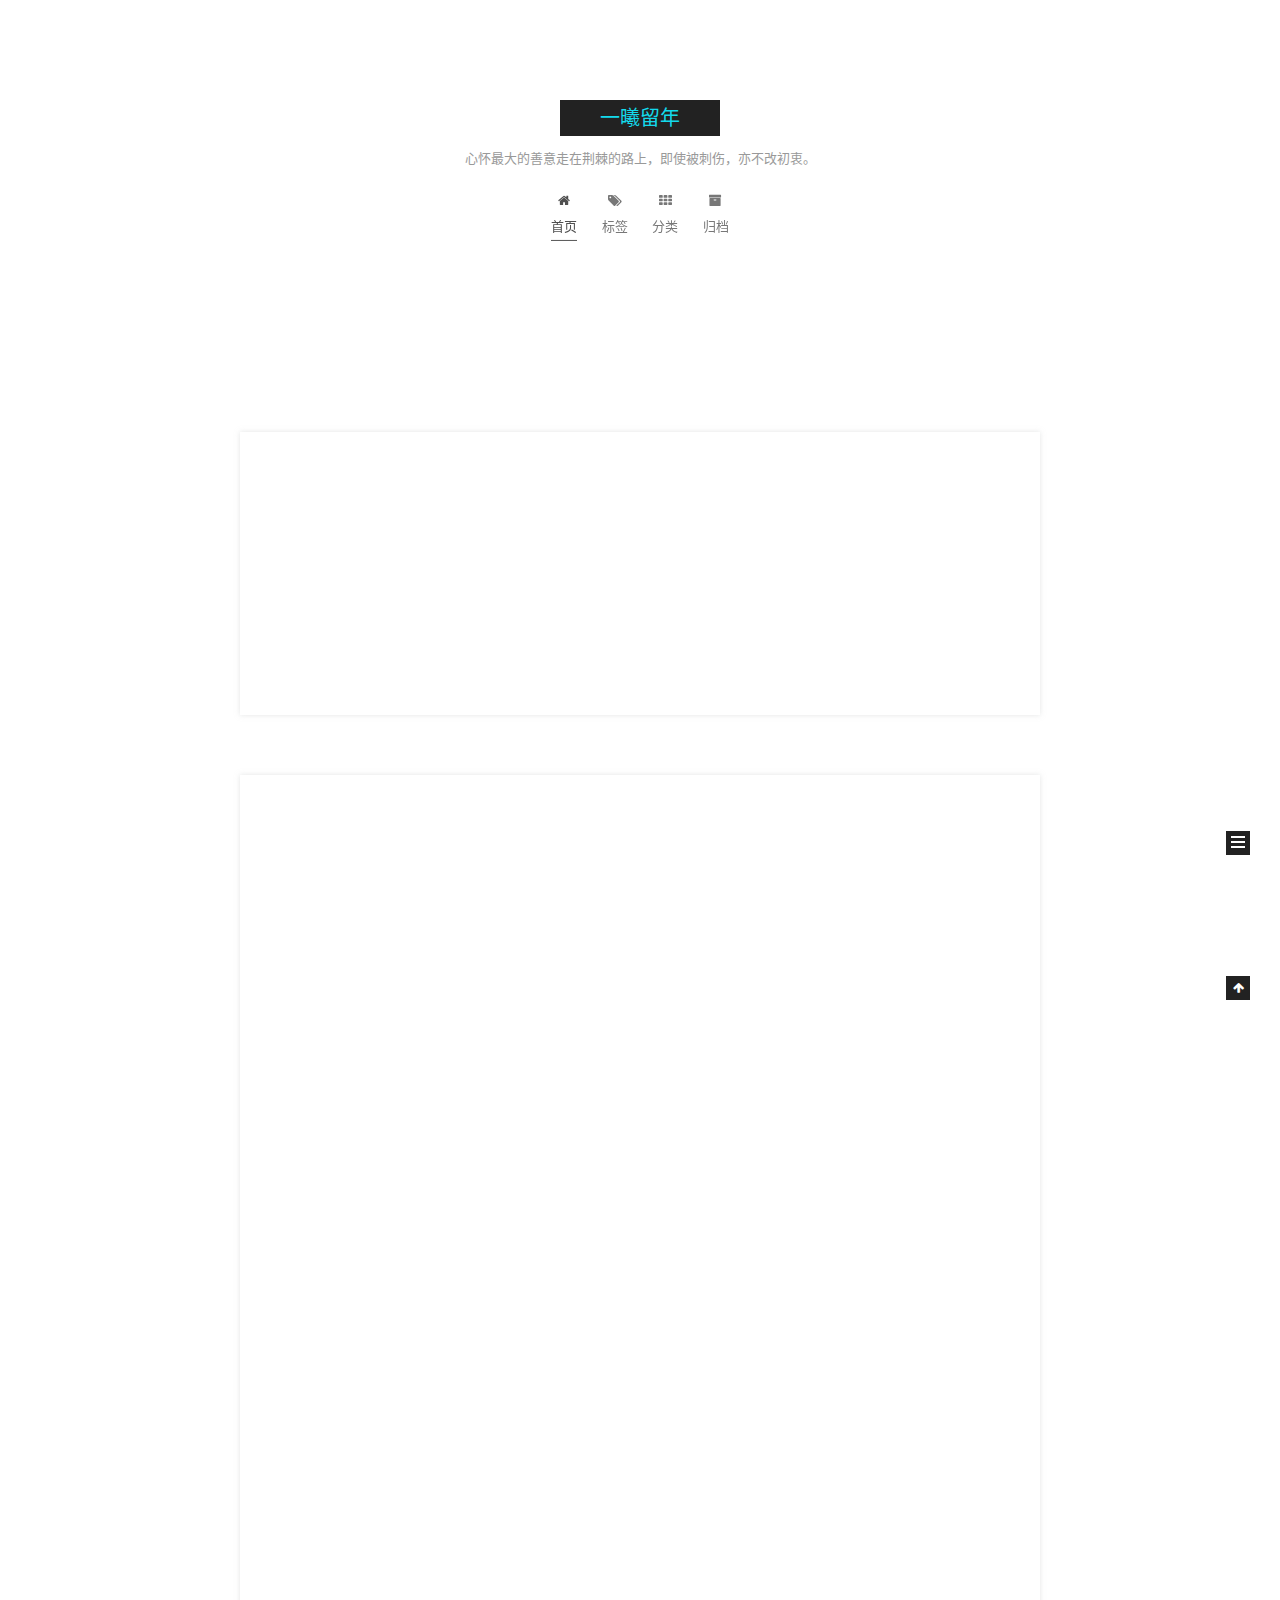
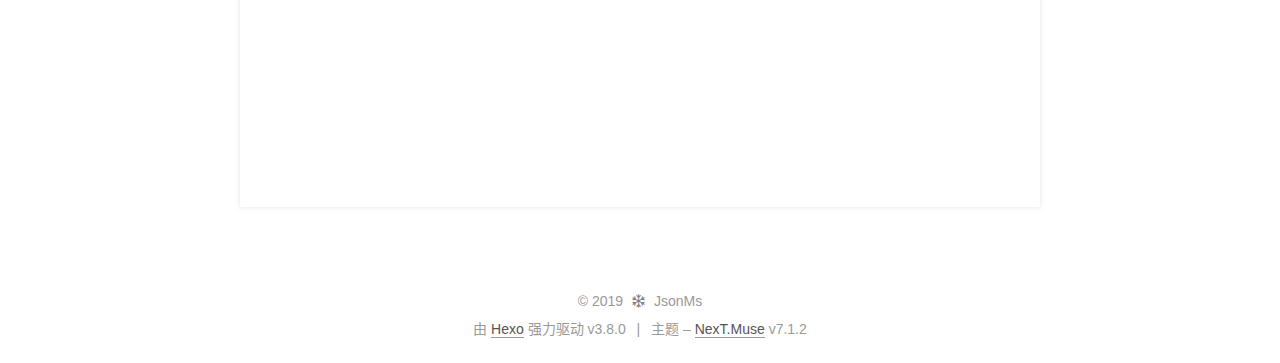
==== commit 972bf594: "Site updated: 2019-06-12 01:38:30" ====
--- a/index.html
+++ b/index.html
@@ -105,13 +105,13 @@
 
   <meta name="description" content="心怀最大的善意走在荆棘的路上，即使被刺伤，亦不改初衷。">
 <meta property="og:type" content="website">
-<meta property="og:title" content="清风阁">
+<meta property="og:title" content="一曦留年">
 <meta property="og:url" content="http://yoursite.com/index.html">
-<meta property="og:site_name" content="清风阁">
+<meta property="og:site_name" content="一曦留年">
 <meta property="og:description" content="心怀最大的善意走在荆棘的路上，即使被刺伤，亦不改初衷。">
 <meta property="og:locale" content="zh-CN">
 <meta name="twitter:card" content="summary">
-<meta name="twitter:title" content="清风阁">
+<meta name="twitter:title" content="一曦留年">
 <meta name="twitter:description" content="心怀最大的善意走在荆棘的路上，即使被刺伤，亦不改初衷。">
 
 
@@ -130,7 +130,7 @@
   };
 </script>
 
-  <title>清风阁</title>
+  <title>一曦留年</title>
   
 
 
@@ -190,7 +190,7 @@
     <div class="custom-logo-site-title">
       <a href="/" class="brand" rel="start">
         <span class="logo-line-before"><i></i></span>
-        <span class="site-title">清风阁</span>
+        <span class="site-title">一曦留年</span>
         <span class="logo-line-after"><i></i></span>
       </a>
     </div>
@@ -343,7 +343,7 @@
     </span>
 
     <span hidden itemprop="publisher" itemscope itemtype="http://schema.org/Organization">
-      <meta itemprop="name" content="清风阁">
+      <meta itemprop="name" content="一曦留年">
     </span>
 
     
@@ -520,7 +520,7 @@
     </span>
 
     <span hidden itemprop="publisher" itemscope itemtype="http://schema.org/Organization">
-      <meta itemprop="name" content="清风阁">
+      <meta itemprop="name" content="一曦留年">
     </span>
 
     
--- a/css/main.css
+++ b/css/main.css
@@ -1893,7 +1893,7 @@
   width: 4px;
   height: 4px;
   border-radius: 50%;
-  background: #1b2e81;
+  background: #c68fff;
 }
 .feed-link,
 .chat {
@@ -2602,6 +2602,9 @@
 .links-of-blogroll-inline .links-of-blogroll-item {
   display: inline-block;
 }
+.brand {
+  color: #13daec;
+}
 .post {
   margin-top: 60px;
   margin-bottom: 60px;
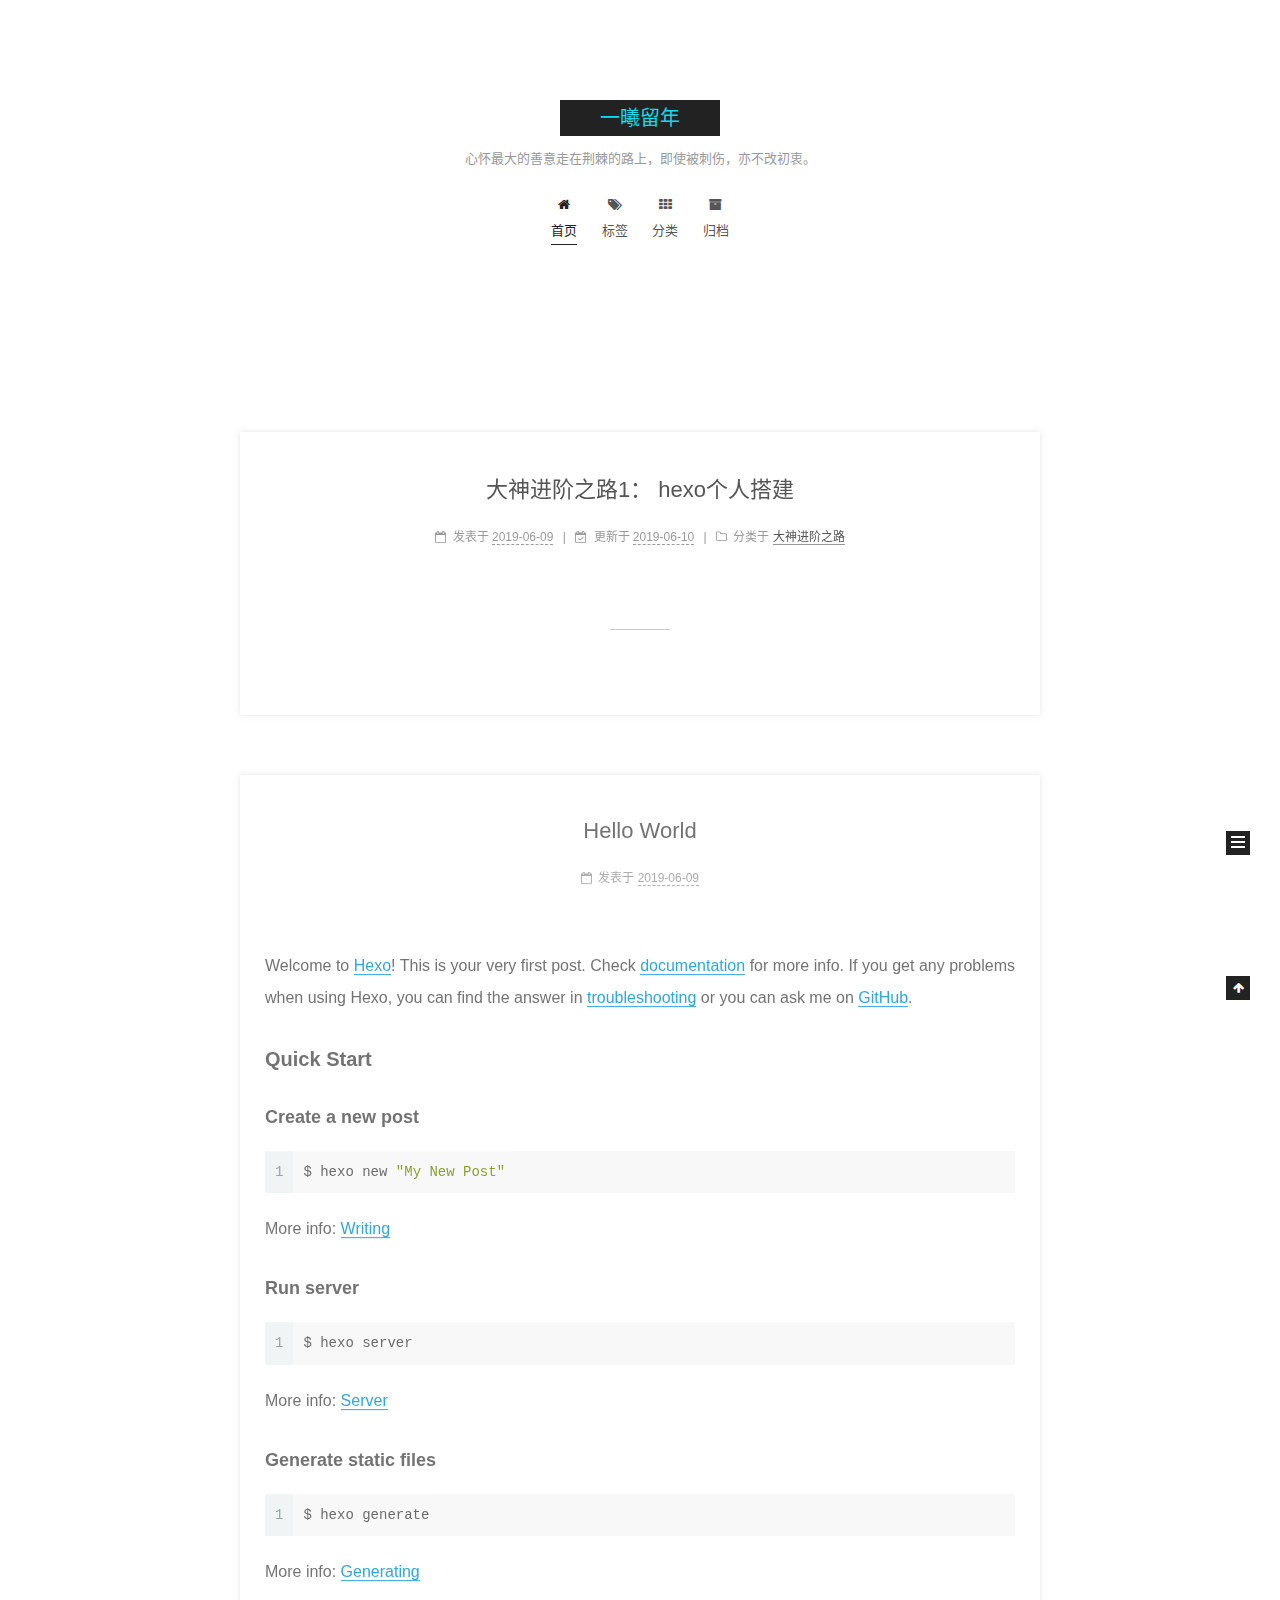
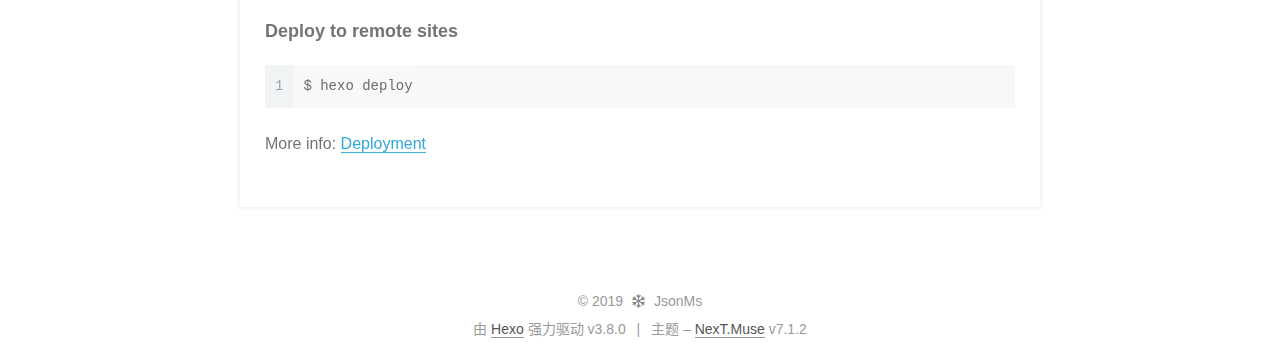
==== commit 15a6dfdc: "Site updated: 2019-06-19 00:13:21" ====
--- a/index.html
+++ b/index.html
@@ -86,7 +86,7 @@
     fastclick: false,
     lazyload: false,
     tabs: true,
-    motion: {"enable":true,"async":false,"transition":{"post_block":"fadeIn","post_header":"slideDownIn","post_body":"slideDownIn","coll_header":"slideLeftIn","sidebar":"slideUpIn"}},
+    motion: {"enable":true,"async":true,"transition":{"post_block":"fadeIn","post_header":"slideDownIn","post_body":"slideDownIn","coll_header":"slideLeftIn","sidebar":"slideUpIn"}},
     algolia: {
       applicationID: '',
       apiKey: '',
--- a/css/main.css
+++ b/css/main.css
@@ -1893,7 +1893,7 @@
   width: 4px;
   height: 4px;
   border-radius: 50%;
-  background: #c68fff;
+  background: #2bd5ff;
 }
 .feed-link,
 .chat {
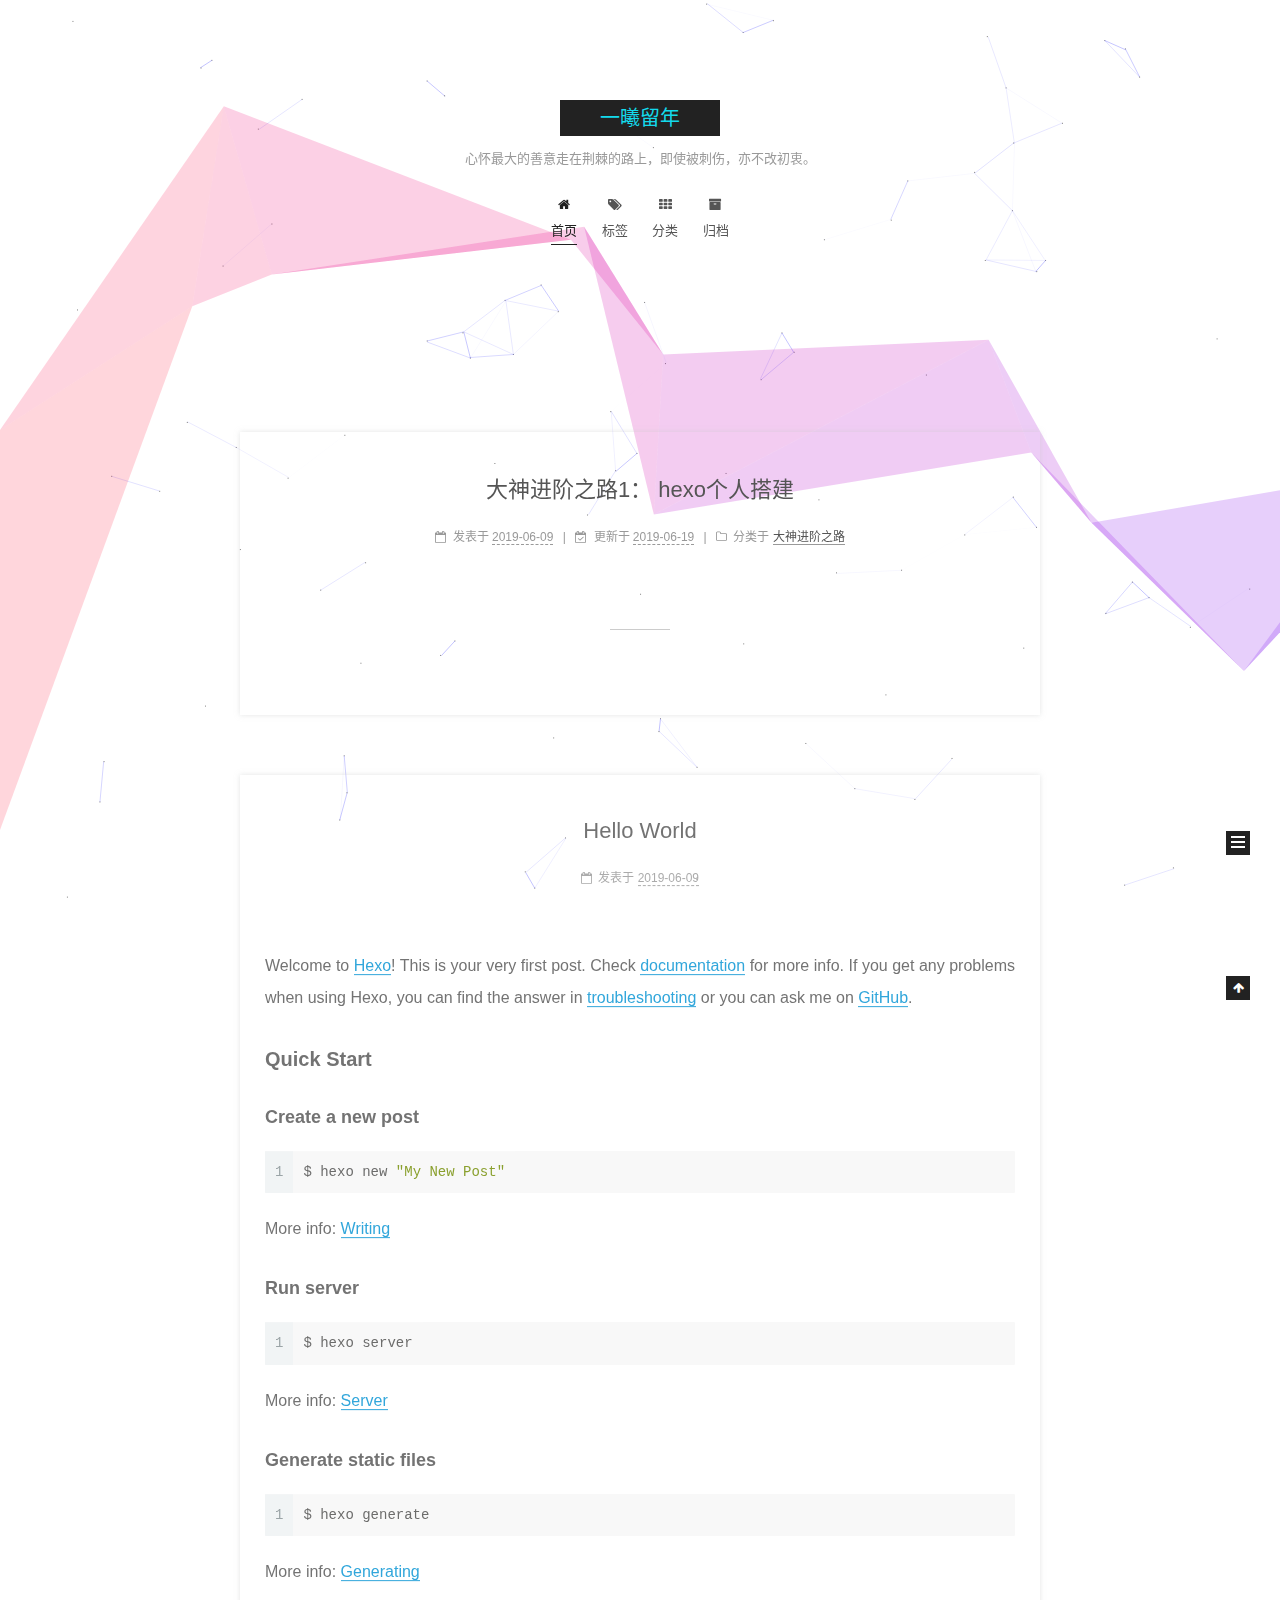
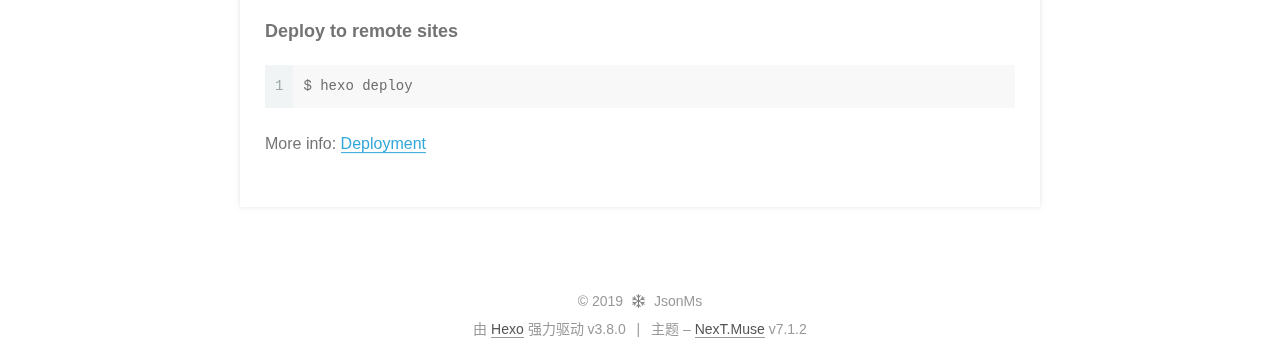
==== commit 3e190baa: "Site updated: 2019-06-19 01:06:10" ====
--- a/index.html
+++ b/index.html
@@ -379,7 +379,7 @@
                 
               
 
-              <time title="创建时间：2019-06-09 21:49:49" itemprop="dateCreated datePublished" datetime="2019-06-09T21:49:49+08:00">2019-06-09</time>
+              <time title="创建时间：2019-06-09 21:49:00" itemprop="dateCreated datePublished" datetime="2019-06-09T21:49:00+08:00">2019-06-09</time>
             
 
             
@@ -396,7 +396,7 @@
                 
                   <span class="post-meta-item-text">更新于</span>
                 
-                <time title="修改时间：2019-06-10 23:39:39" itemprop="dateModified" datetime="2019-06-10T23:39:39+08:00">2019-06-10</time>
+                <time title="修改时间：2019-06-19 00:17:01" itemprop="dateModified" datetime="2019-06-19T00:17:01+08:00">2019-06-19</time>
               
             
           </span>
@@ -882,6 +882,10 @@
 
 
 
+  
+  
+  <script id="ribbon" size="200" alpha="0.2" zindex="-1" src="/lib/canvas-ribbon/canvas-ribbon.js"></script>
+
 
 
 
--- a/css/main.css
+++ b/css/main.css
@@ -1893,7 +1893,7 @@
   width: 4px;
   height: 4px;
   border-radius: 50%;
-  background: #2bd5ff;
+  background: #77cf08;
 }
 .feed-link,
 .chat {
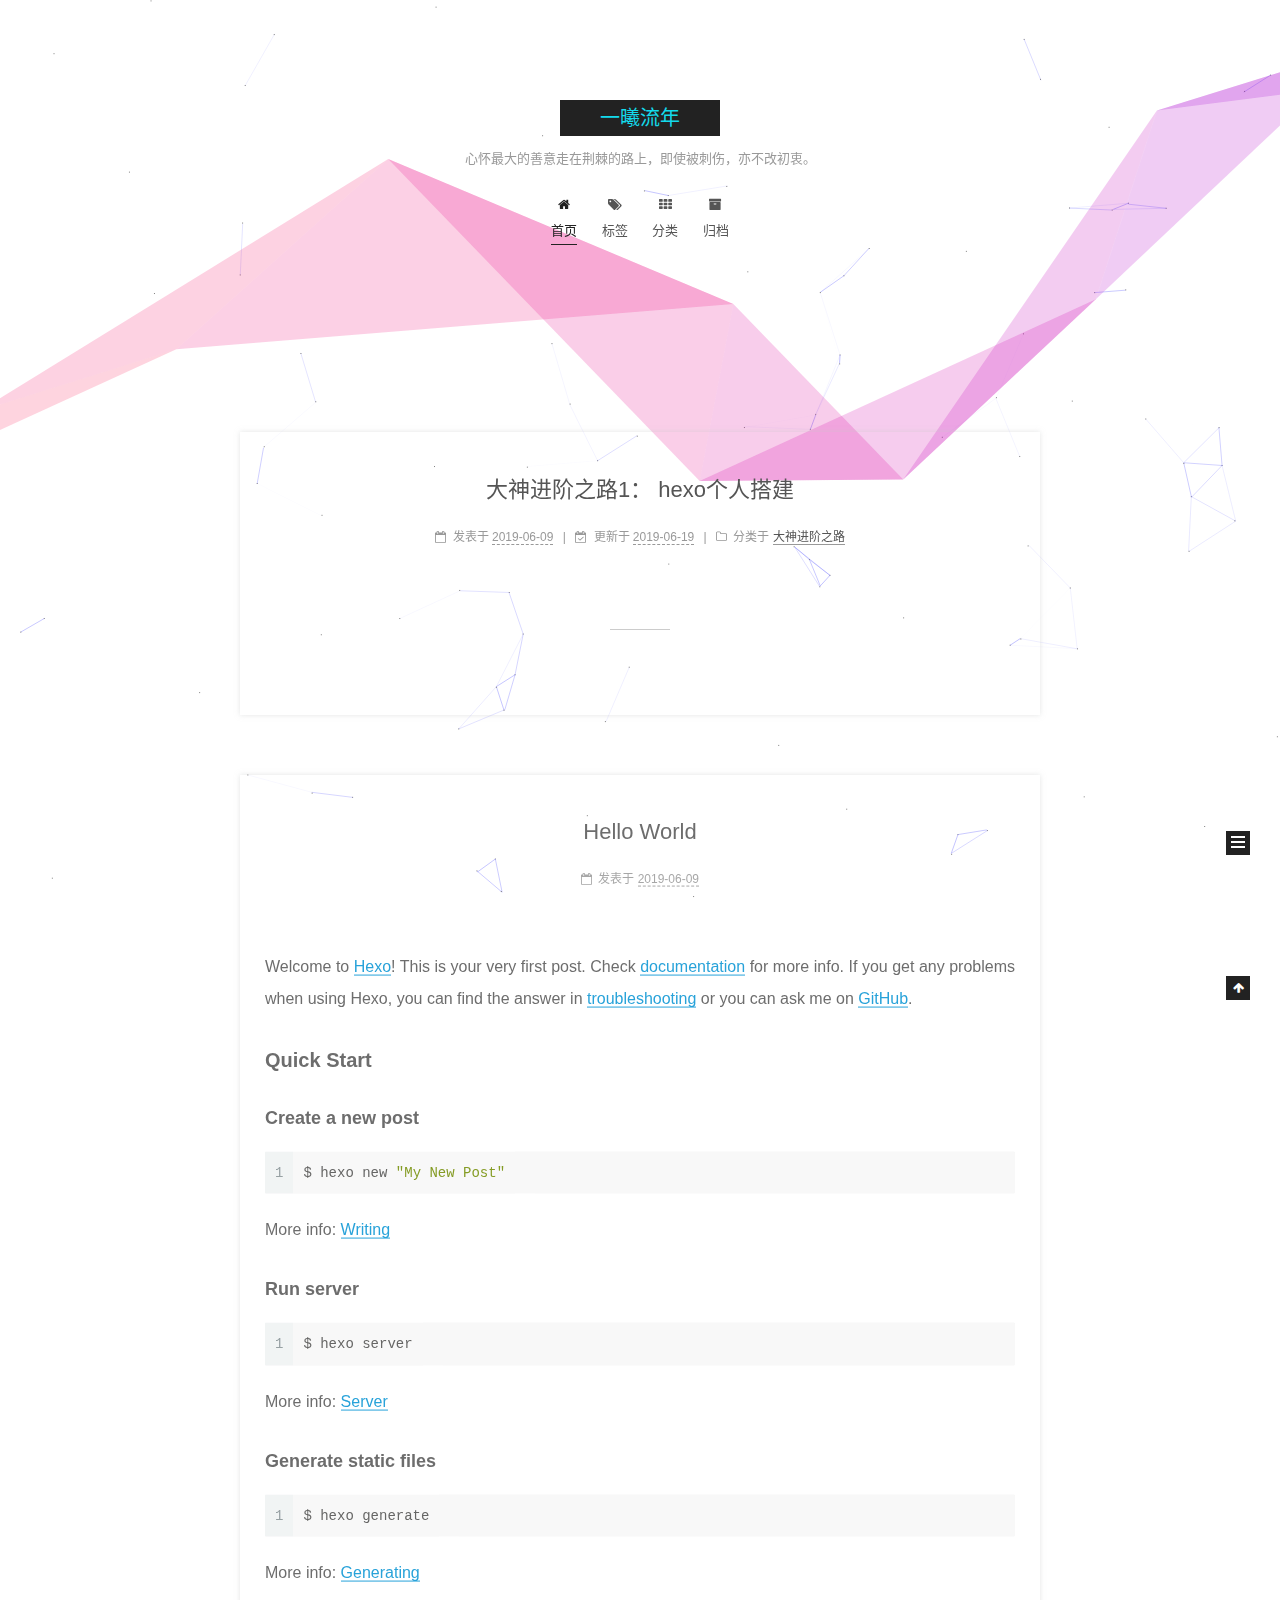
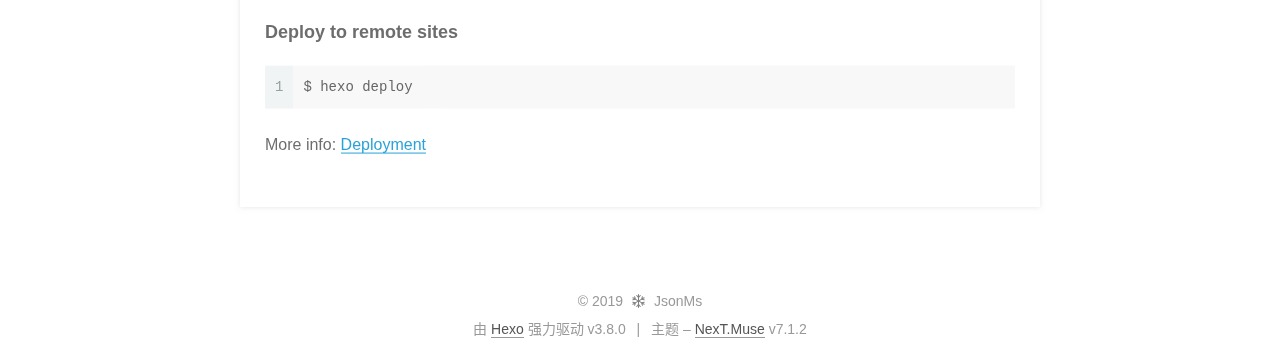
==== commit 79ea00e4: "Site updated: 2019-06-19 23:58:15" ====
--- a/index.html
+++ b/index.html
@@ -105,13 +105,13 @@
 
   <meta name="description" content="心怀最大的善意走在荆棘的路上，即使被刺伤，亦不改初衷。">
 <meta property="og:type" content="website">
-<meta property="og:title" content="一曦留年">
+<meta property="og:title" content="一曦流年">
 <meta property="og:url" content="http://yoursite.com/index.html">
-<meta property="og:site_name" content="一曦留年">
+<meta property="og:site_name" content="一曦流年">
 <meta property="og:description" content="心怀最大的善意走在荆棘的路上，即使被刺伤，亦不改初衷。">
 <meta property="og:locale" content="zh-CN">
 <meta name="twitter:card" content="summary">
-<meta name="twitter:title" content="一曦留年">
+<meta name="twitter:title" content="一曦流年">
 <meta name="twitter:description" content="心怀最大的善意走在荆棘的路上，即使被刺伤，亦不改初衷。">
 
 
@@ -130,7 +130,7 @@
   };
 </script>
 
-  <title>一曦留年</title>
+  <title>一曦流年</title>
   
 
 
@@ -190,7 +190,7 @@
     <div class="custom-logo-site-title">
       <a href="/" class="brand" rel="start">
         <span class="logo-line-before"><i></i></span>
-        <span class="site-title">一曦留年</span>
+        <span class="site-title">一曦流年</span>
         <span class="logo-line-after"><i></i></span>
       </a>
     </div>
@@ -343,7 +343,7 @@
     </span>
 
     <span hidden itemprop="publisher" itemscope itemtype="http://schema.org/Organization">
-      <meta itemprop="name" content="一曦留年">
+      <meta itemprop="name" content="一曦流年">
     </span>
 
     
@@ -520,7 +520,7 @@
     </span>
 
     <span hidden itemprop="publisher" itemscope itemtype="http://schema.org/Organization">
-      <meta itemprop="name" content="一曦留年">
+      <meta itemprop="name" content="一曦流年">
     </span>
 
     
--- a/css/main.css
+++ b/css/main.css
@@ -1893,7 +1893,7 @@
   width: 4px;
   height: 4px;
   border-radius: 50%;
-  background: #77cf08;
+  background: #467ada;
 }
 .feed-link,
 .chat {
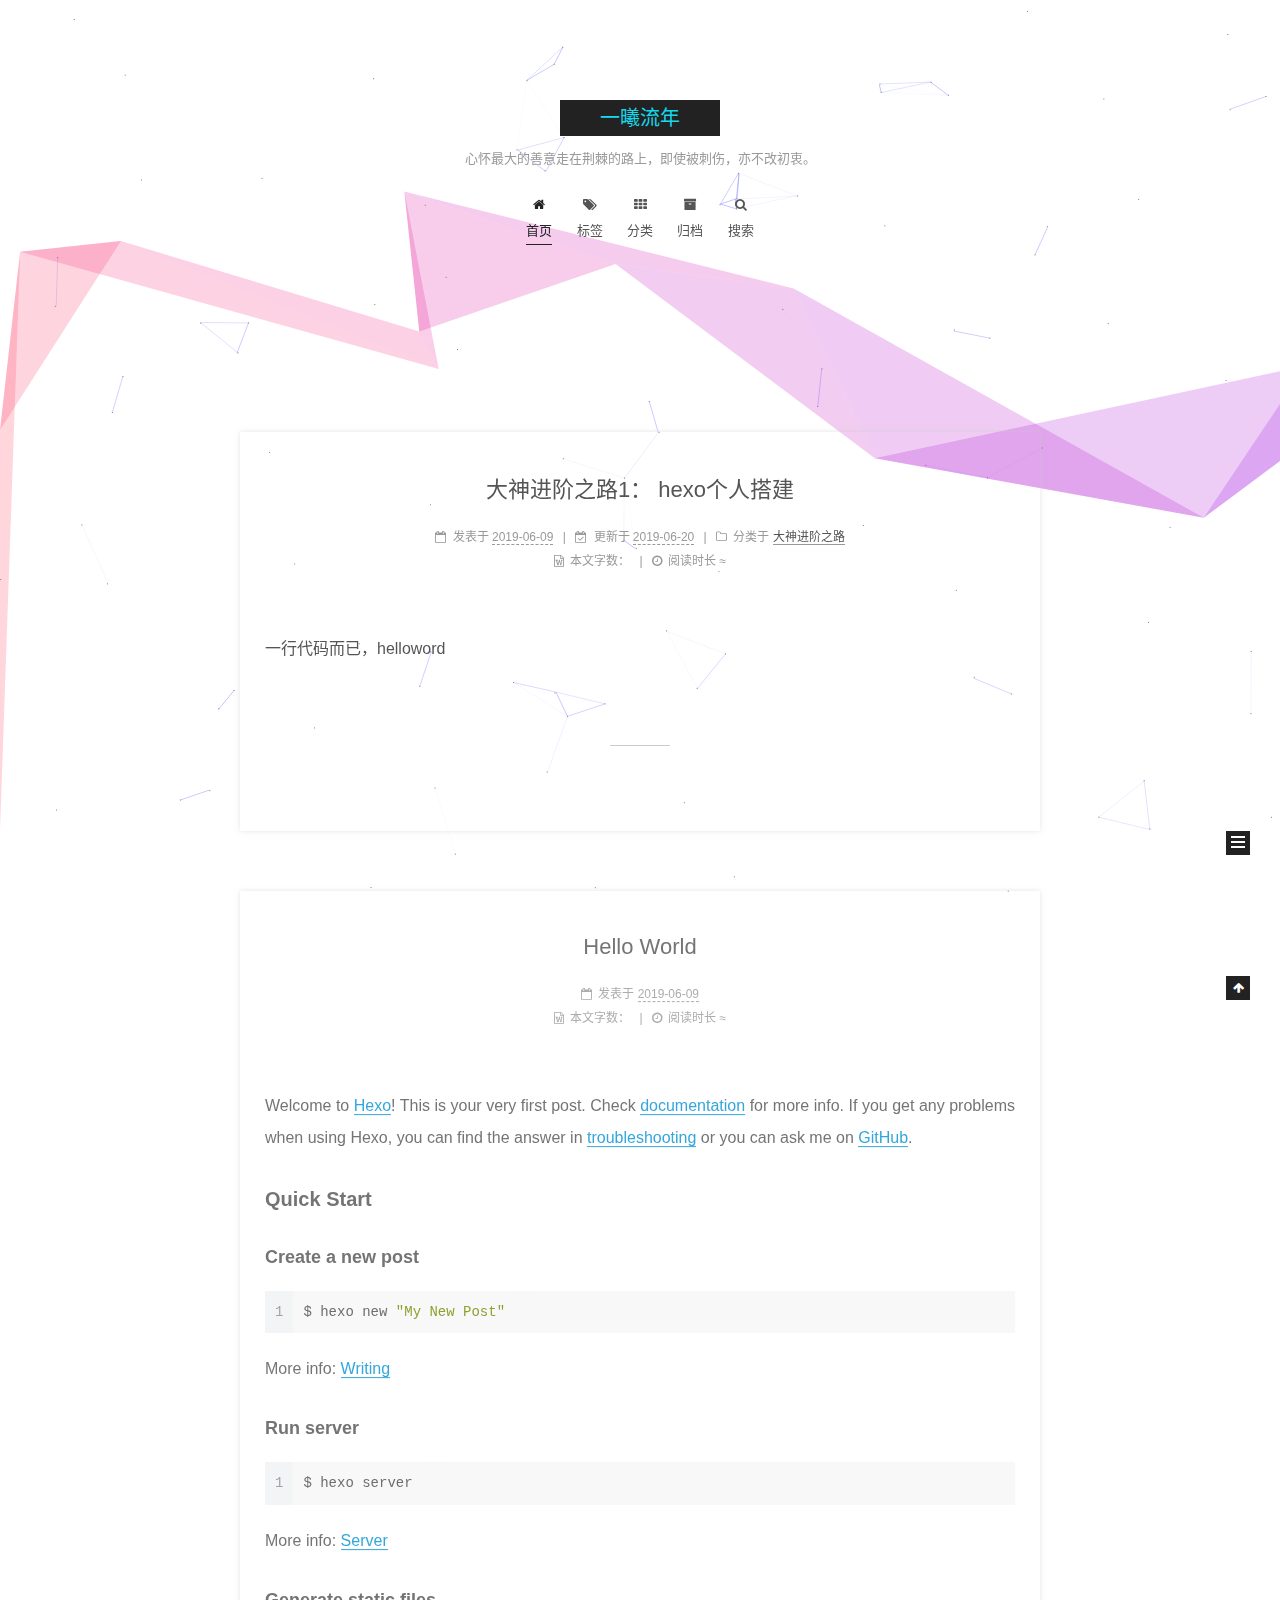
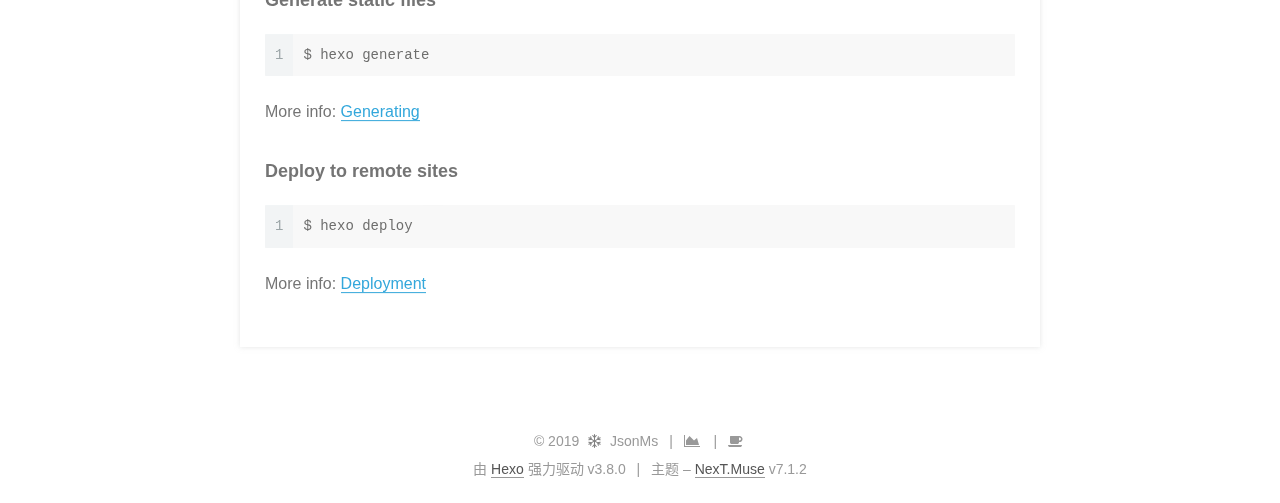
==== commit 67522d80: "Site updated: 2019-06-20 01:02:22" ====
--- a/index.html
+++ b/index.html
@@ -288,6 +288,14 @@
 
       
       
+        <li class="menu-item menu-item-search">
+          
+            <a href="javascript:;" class="popup-trigger">
+          
+            
+              <i class="menu-item-icon fa fa-search fa-fw"></i> <br>搜索</a>
+        </li>
+      
     </ul>
   
 
@@ -296,6 +304,27 @@
 
   
 
+  
+    <div class="site-search">
+      
+  <div class="popup search-popup local-search-popup">
+  <div class="local-search-header clearfix">
+    <span class="search-icon">
+      <i class="fa fa-search"></i>
+    </span>
+    <span class="popup-btn-close">
+      <i class="fa fa-times-circle"></i>
+    </span>
+    <div class="local-search-input-wrapper">
+      <input autocomplete="off" placeholder="搜索..." spellcheck="false" type="text" id="local-search-input">
+    </div>
+  </div>
+  <div id="local-search-result"></div>
+</div>
+
+
+
+    </div>
   
 </nav>
 
@@ -396,7 +425,7 @@
                 
                   <span class="post-meta-item-text">更新于</span>
                 
-                <time title="修改时间：2019-06-19 00:17:01" itemprop="dateModified" datetime="2019-06-19T00:17:01+08:00">2019-06-19</time>
+                <time title="修改时间：2019-06-20 00:58:03" itemprop="dateModified" datetime="2019-06-20T00:58:03+08:00">2019-06-20</time>
               
             
           </span>
@@ -432,6 +461,34 @@
           
 
           
+            <div class="post-symbolscount">
+              
+
+              
+                <span class="post-meta-item-icon">
+                  <i class="fa fa-file-word-o"></i>
+                </span>
+                
+                  <span class="post-meta-item-text">本文字数：</span>
+                
+                <span title="本文字数"></span>
+              
+
+              
+                <span class="post-meta-divider">|</span>
+              
+
+              
+                <span class="post-meta-item-icon">
+                  <i class="fa fa-clock-o"></i>
+                </span>
+                
+                  <span class="post-meta-item-text">阅读时长 &asymp;</span>
+                
+                <span title="阅读时长"></span>
+              
+            </div>
+          
 
           
 
@@ -450,7 +507,8 @@
       
         
           
-            
+            <p>一行代码而已，helloword</p>
+
           
         
       
@@ -574,6 +632,34 @@
 
           
 
+          
+            <div class="post-symbolscount">
+              
+
+              
+                <span class="post-meta-item-icon">
+                  <i class="fa fa-file-word-o"></i>
+                </span>
+                
+                  <span class="post-meta-item-text">本文字数：</span>
+                
+                <span title="本文字数"></span>
+              
+
+              
+                <span class="post-meta-divider">|</span>
+              
+
+              
+                <span class="post-meta-item-icon">
+                  <i class="fa fa-clock-o"></i>
+                </span>
+                
+                  <span class="post-meta-item-text">阅读时长 &asymp;</span>
+                
+                <span title="阅读时长"></span>
+              
+            </div>
           
 
           
@@ -802,7 +888,21 @@
   <span class="author" itemprop="copyrightHolder">JsonMs</span>
 
   
-
+    <span class="post-meta-divider">|</span>
+    <span class="post-meta-item-icon">
+      <i class="fa fa-area-chart"></i>
+    </span>
+    
+    <span title="站点总字数"></span>
+  
+
+  
+    <span class="post-meta-divider">|</span>
+    <span class="post-meta-item-icon">
+      <i class="fa fa-coffee"></i>
+    </span>
+    
+    <span title="站点阅读时长"></span>
   
 </div>
 
@@ -936,6 +1036,326 @@
 
 
   
+  <script>
+    // Popup Window;
+    var isfetched = false;
+    var isXml = true;
+    // Search DB path;
+    var search_path = "search.xml";
+    if (search_path.length === 0) {
+      search_path = "search.xml";
+    } else if (/json$/i.test(search_path)) {
+      isXml = false;
+    }
+    var path = "/" + search_path;
+    // monitor main search box;
+
+    var onPopupClose = function (e) {
+      $('.popup').hide();
+      $('#local-search-input').val('');
+      $('.search-result-list').remove();
+      $('#no-result').remove();
+      $(".local-search-pop-overlay").remove();
+      $('body').css('overflow', '');
+    }
+
+    function proceedsearch() {
+      $("body")
+        .append('<div class="search-popup-overlay local-search-pop-overlay"></div>')
+        .css('overflow', 'hidden');
+      $('.search-popup-overlay').click(onPopupClose);
+      $('.popup').toggle();
+      var $localSearchInput = $('#local-search-input');
+      $localSearchInput.attr("autocapitalize", "none");
+      $localSearchInput.attr("autocorrect", "off");
+      $localSearchInput.focus();
+    }
+
+    // search function;
+    var searchFunc = function(path, search_id, content_id) {
+      'use strict';
+
+      // start loading animation
+      $("body")
+        .append('<div class="search-popup-overlay local-search-pop-overlay">' +
+          '<div id="search-loading-icon">' +
+          '<i class="fa fa-spinner fa-pulse fa-5x fa-fw"></i>' +
+          '</div>' +
+          '</div>')
+        .css('overflow', 'hidden');
+      $("#search-loading-icon").css('margin', '20% auto 0 auto').css('text-align', 'center');
+
+      
+
+      $.ajax({
+        url: path,
+        dataType: isXml ? "xml" : "json",
+        async: true,
+        success: function(res) {
+          // get the contents from search data
+          isfetched = true;
+          $('.popup').detach().appendTo('.header-inner');
+          var datas = isXml ? $("entry", res).map(function() {
+            return {
+              title: $("title", this).text(),
+              content: $("content",this).text(),
+              url: $("url" , this).text()
+            };
+          }).get() : res;
+          var input = document.getElementById(search_id);
+          var resultContent = document.getElementById(content_id);
+          var inputEventFunction = function() {
+            var searchText = input.value.trim().toLowerCase();
+            var keywords = searchText.split(/[\s\-]+/);
+            if (keywords.length > 1) {
+              keywords.push(searchText);
+            }
+            var resultItems = [];
+            if (searchText.length > 0) {
+              // perform local searching
+              datas.forEach(function(data) {
+                var isMatch = false;
+                var hitCount = 0;
+                var searchTextCount = 0;
+                var title = data.title.trim();
+                var titleInLowerCase = title.toLowerCase();
+                var content = data.content.trim().replace(/<[^>]+>/g,"");
+                
+                var contentInLowerCase = content.toLowerCase();
+                var articleUrl = decodeURIComponent(data.url).replace(/\/{2,}/g, '/');
+                var indexOfTitle = [];
+                var indexOfContent = [];
+                // only match articles with not empty titles
+                if(title != '') {
+                  keywords.forEach(function(keyword) {
+                    function getIndexByWord(word, text, caseSensitive) {
+                      var wordLen = word.length;
+                      if (wordLen === 0) {
+                        return [];
+                      }
+                      var startPosition = 0, position = [], index = [];
+                      if (!caseSensitive) {
+                        text = text.toLowerCase();
+                        word = word.toLowerCase();
+                      }
+                      while ((position = text.indexOf(word, startPosition)) > -1) {
+                        index.push({position: position, word: word});
+                        startPosition = position + wordLen;
+                      }
+                      return index;
+                    }
+
+                    indexOfTitle = indexOfTitle.concat(getIndexByWord(keyword, titleInLowerCase, false));
+                    indexOfContent = indexOfContent.concat(getIndexByWord(keyword, contentInLowerCase, false));
+                  });
+                  if (indexOfTitle.length > 0 || indexOfContent.length > 0) {
+                    isMatch = true;
+                    hitCount = indexOfTitle.length + indexOfContent.length;
+                  }
+                }
+
+                // show search results
+
+                if (isMatch) {
+                  // sort index by position of keyword
+
+                  [indexOfTitle, indexOfContent].forEach(function (index) {
+                    index.sort(function (itemLeft, itemRight) {
+                      if (itemRight.position !== itemLeft.position) {
+                        return itemRight.position - itemLeft.position;
+                      } else {
+                        return itemLeft.word.length - itemRight.word.length;
+                      }
+                    });
+                  });
+
+                  // merge hits into slices
+
+                  function mergeIntoSlice(text, start, end, index) {
+                    var item = index[index.length - 1];
+                    var position = item.position;
+                    var word = item.word;
+                    var hits = [];
+                    var searchTextCountInSlice = 0;
+                    while (position + word.length <= end && index.length != 0) {
+                      if (word === searchText) {
+                        searchTextCountInSlice++;
+                      }
+                      hits.push({position: position, length: word.length});
+                      var wordEnd = position + word.length;
+
+                      // move to next position of hit
+
+                      index.pop();
+                      while (index.length != 0) {
+                        item = index[index.length - 1];
+                        position = item.position;
+                        word = item.word;
+                        if (wordEnd > position) {
+                          index.pop();
+                        } else {
+                          break;
+                        }
+                      }
+                    }
+                    searchTextCount += searchTextCountInSlice;
+                    return {
+                      hits: hits,
+                      start: start,
+                      end: end,
+                      searchTextCount: searchTextCountInSlice
+                    };
+                  }
+
+                  var slicesOfTitle = [];
+                  if (indexOfTitle.length != 0) {
+                    slicesOfTitle.push(mergeIntoSlice(title, 0, title.length, indexOfTitle));
+                  }
+
+                  var slicesOfContent = [];
+                  while (indexOfContent.length != 0) {
+                    var item = indexOfContent[indexOfContent.length - 1];
+                    var position = item.position;
+                    var word = item.word;
+                    // cut out 100 characters
+                    var start = position - 20;
+                    var end = position + 80;
+                    if(start < 0){
+                      start = 0;
+                    }
+                    if (end < position + word.length) {
+                      end = position + word.length;
+                    }
+                    if(end > content.length){
+                      end = content.length;
+                    }
+                    slicesOfContent.push(mergeIntoSlice(content, start, end, indexOfContent));
+                  }
+
+                  // sort slices in content by search text's count and hits' count
+
+                  slicesOfContent.sort(function (sliceLeft, sliceRight) {
+                    if (sliceLeft.searchTextCount !== sliceRight.searchTextCount) {
+                      return sliceRight.searchTextCount - sliceLeft.searchTextCount;
+                    } else if (sliceLeft.hits.length !== sliceRight.hits.length) {
+                      return sliceRight.hits.length - sliceLeft.hits.length;
+                    } else {
+                      return sliceLeft.start - sliceRight.start;
+                    }
+                  });
+
+                  // select top N slices in content
+
+                  var upperBound = parseInt('1');
+                  if (upperBound >= 0) {
+                    slicesOfContent = slicesOfContent.slice(0, upperBound);
+                  }
+
+                  // highlight title and content
+
+                  function highlightKeyword(text, slice) {
+                    var result = '';
+                    var prevEnd = slice.start;
+                    slice.hits.forEach(function (hit) {
+                      result += text.substring(prevEnd, hit.position);
+                      var end = hit.position + hit.length;
+                      result += '<b class="search-keyword">' + text.substring(hit.position, end) + '</b>';
+                      prevEnd = end;
+                    });
+                    result += text.substring(prevEnd, slice.end);
+                    return result;
+                  }
+
+                  var resultItem = '';
+
+                  if (slicesOfTitle.length != 0) {
+                    resultItem += "<li><a href='" + articleUrl + "' class='search-result-title'>" + highlightKeyword(title, slicesOfTitle[0]) + "</a>";
+                  } else {
+                    resultItem += "<li><a href='" + articleUrl + "' class='search-result-title'>" + title + "</a>";
+                  }
+
+                  slicesOfContent.forEach(function (slice) {
+                    resultItem += "<a href='" + articleUrl + "'>" +
+                      "<p class=\"search-result\">" + highlightKeyword(content, slice) +
+                      "...</p>" + "</a>";
+                  });
+
+                  resultItem += "</li>";
+                  resultItems.push({
+                    item: resultItem,
+                    searchTextCount: searchTextCount,
+                    hitCount: hitCount,
+                    id: resultItems.length
+                  });
+                }
+              })
+            };
+            if (keywords.length === 1 && keywords[0] === "") {
+              resultContent.innerHTML = '<div id="no-result"><i class="fa fa-search fa-5x"></i></div>'
+            } else if (resultItems.length === 0) {
+              resultContent.innerHTML = '<div id="no-result"><i class="fa fa-frown-o fa-5x"></i></div>'
+            } else {
+              resultItems.sort(function (resultLeft, resultRight) {
+                if (resultLeft.searchTextCount !== resultRight.searchTextCount) {
+                  return resultRight.searchTextCount - resultLeft.searchTextCount;
+                } else if (resultLeft.hitCount !== resultRight.hitCount) {
+                  return resultRight.hitCount - resultLeft.hitCount;
+                } else {
+                  return resultRight.id - resultLeft.id;
+                }
+              });
+              var searchResultList = '<ul class=\"search-result-list\">';
+              resultItems.forEach(function (result) {
+                searchResultList += result.item;
+              })
+              searchResultList += "</ul>";
+              resultContent.innerHTML = searchResultList;
+            }
+          }
+
+          if ('auto' === 'auto') {
+            input.addEventListener('input', inputEventFunction);
+          } else {
+            $('.search-icon').click(inputEventFunction);
+            input.addEventListener('keypress', function (event) {
+              if (event.keyCode === 13) {
+                inputEventFunction();
+              }
+            });
+          }
+
+          // remove loading animation
+          $(".local-search-pop-overlay").remove();
+          $('body').css('overflow', '');
+
+          proceedsearch();
+        }
+      });
+    }
+
+    // handle and trigger popup window;
+    $('.popup-trigger').click(function(e) {
+      e.stopPropagation();
+      if (isfetched === false) {
+        searchFunc(path, 'local-search-input', 'local-search-result');
+      } else {
+        proceedsearch();
+      };
+    });
+
+    $('.popup-btn-close').click(onPopupClose);
+    $('.popup').click(function(e){
+      e.stopPropagation();
+    });
+    $(document).on('keyup', function (event) {
+      var shouldDismissSearchPopup = event.which === 27 &&
+        $('.search-popup').is(':visible');
+      if (shouldDismissSearchPopup) {
+        onPopupClose();
+      }
+    });
+  </script>
+
 
 
 
--- a/css/main.css
+++ b/css/main.css
@@ -1893,7 +1893,7 @@
   width: 4px;
   height: 4px;
   border-radius: 50%;
-  background: #467ada;
+  background: #2dfff1;
 }
 .feed-link,
 .chat {
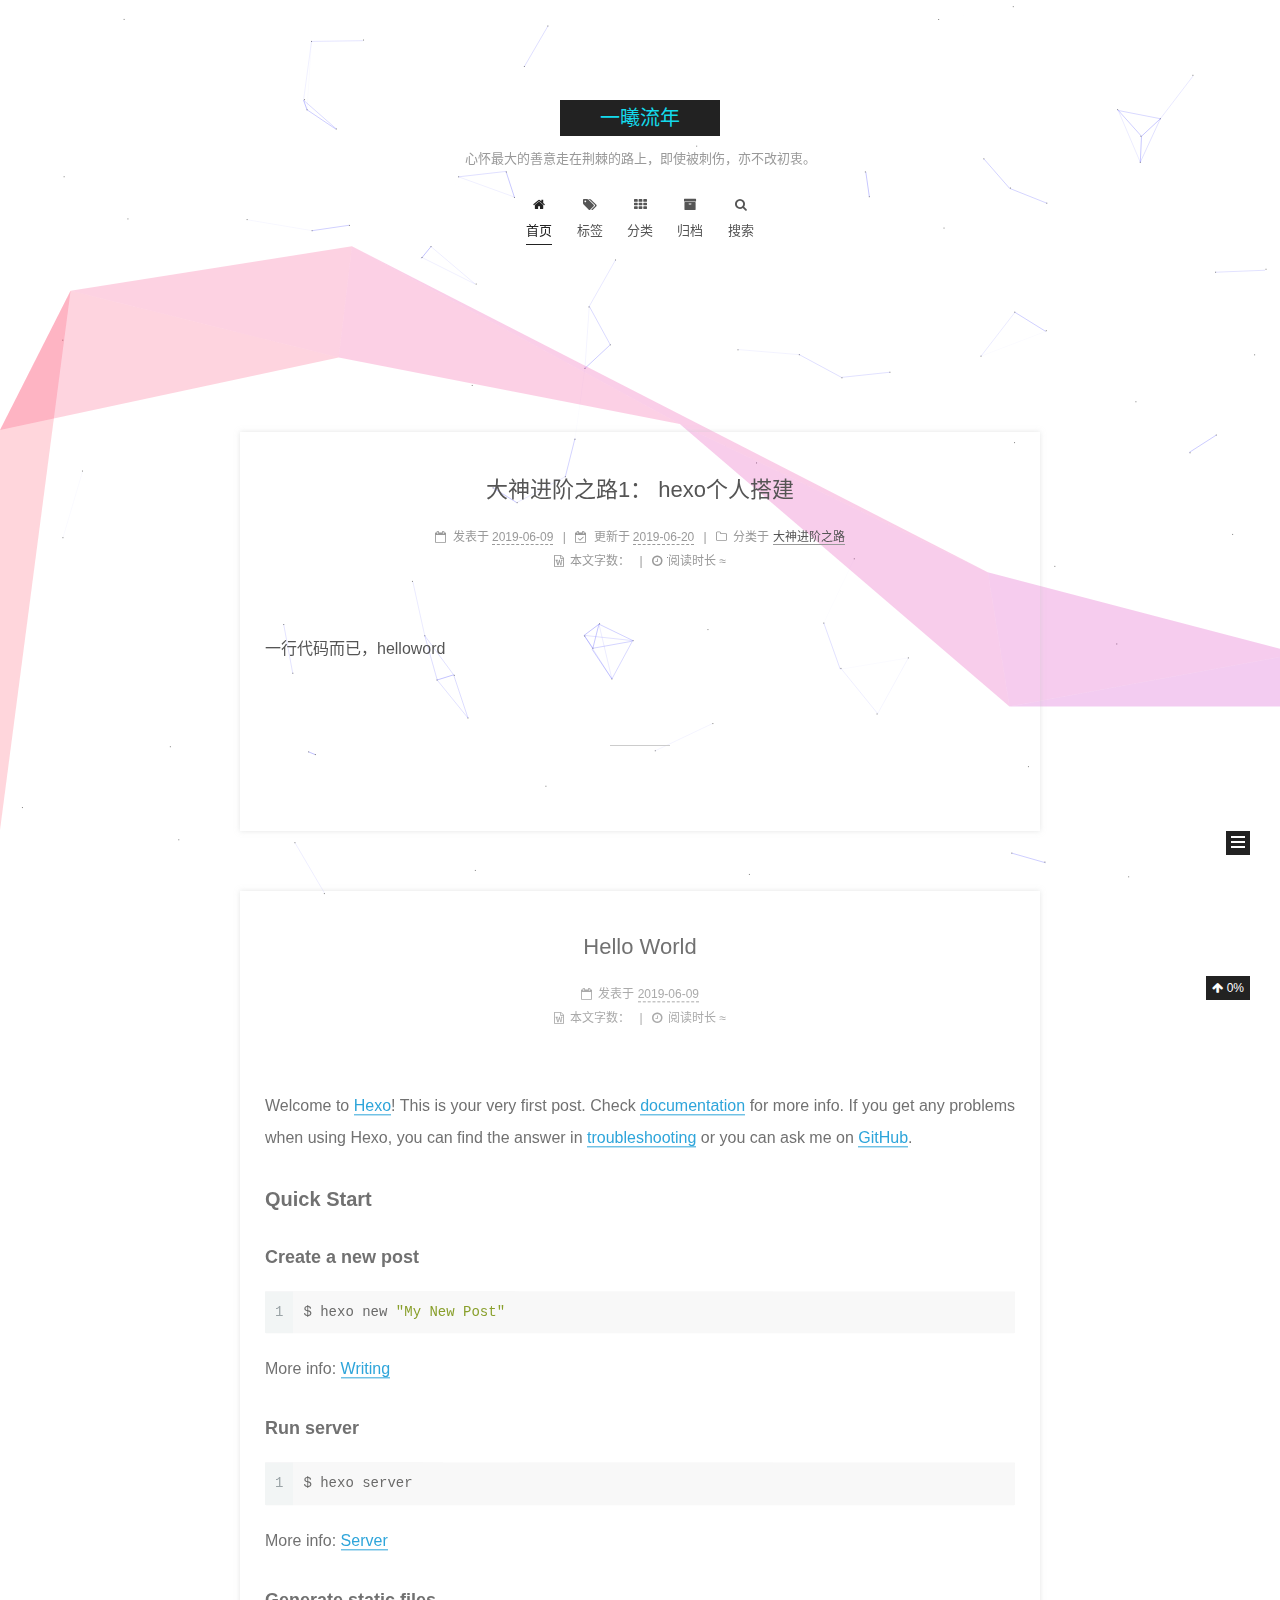
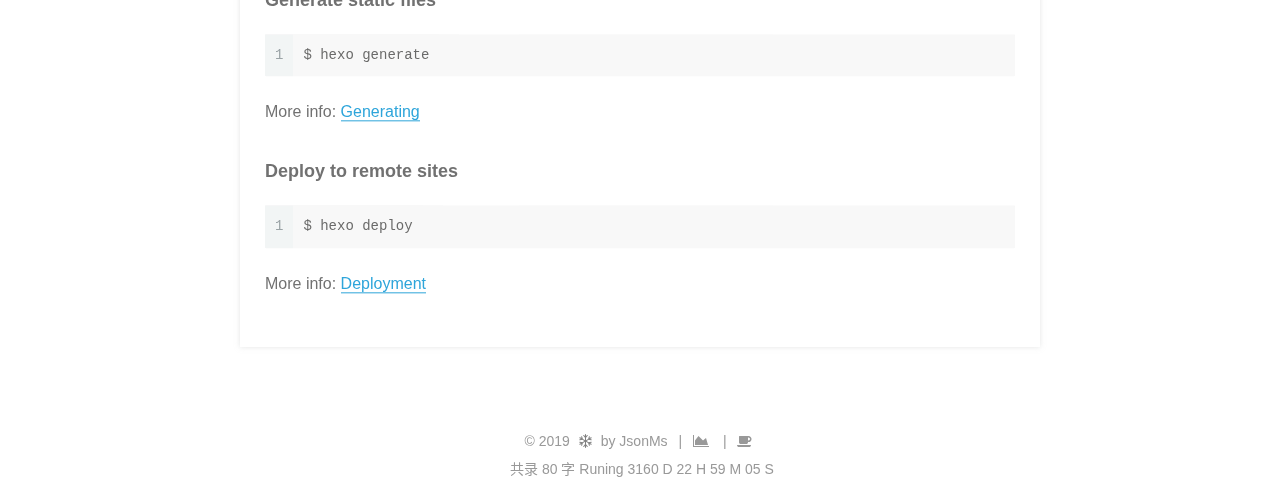
==== commit e9df9365: "Site updated: 2019-06-25 00:58:27" ====
--- a/index.html
+++ b/index.html
@@ -885,7 +885,7 @@
   <span class="with-love" id="animate">
     <i class="fa fa-snowflake-o"></i>
   </span>
-  <span class="author" itemprop="copyrightHolder">JsonMs</span>
+  <span class="author" itemprop="copyrightHolder">by JsonMs</span>
 
   
     <span class="post-meta-divider">|</span>
@@ -906,7 +906,7 @@
   
 </div>
 
-
+<!--
   <div class="powered-by">由 <a href="https://hexo.io" class="theme-link" rel="noopener" target="_blank">Hexo</a> 强力驱动 v3.8.0</div>
 
 
@@ -917,8 +917,31 @@
 
   <div class="theme-info">主题 – <a href="https://theme-next.org" class="theme-link" rel="noopener" target="_blank">NexT.Muse</a> v7.1.2</div>
 
-
-
+-->
+
+
+<div class="theme-info">
+  <div class="powered-by"></div>
+  <span class="post-count">共录 80 字</span>
+</div>
+
+<span id="timeDate">载入天数...</span><span id="times">载入时分秒...</span>
+<script>
+    var now = new Date();
+    function createtime() {
+        var grt= new Date("11/27/2017 12:00:00");//在此处修改你的建站时间
+        now.setTime(now.getTime()+250);
+        days = (now - grt ) / 1000 / 60 / 60 / 24; dnum = Math.floor(days);
+        hours = (now - grt ) / 1000 / 60 / 60 - (24 * dnum); hnum = Math.floor(hours);
+        if(String(hnum).length ==1 ){hnum = "0" + hnum;} minutes = (now - grt ) / 1000 /60 - (24 * 60 * dnum) - (60 * hnum);
+        mnum = Math.floor(minutes); if(String(mnum).length ==1 ){mnum = "0" + mnum;}
+        seconds = (now - grt ) / 1000 - (24 * 60 * 60 * dnum) - (60 * 60 * hnum) - (60 * mnum);
+        snum = Math.round(seconds); if(String(snum).length ==1 ){snum = "0" + snum;}
+        document.getElementById("timeDate").innerHTML = " Runing "+dnum+" D ";
+        document.getElementById("times").innerHTML = hnum + " H " + mnum + " M " + snum + " S";
+    }
+setInterval("createtime()",250);
+</script>
 
         
 
@@ -936,6 +959,8 @@
     
       <div class="back-to-top">
         <i class="fa fa-arrow-up"></i>
+        
+          <span id="scrollpercent"><span>0</span>%</span>
         
       </div>
     
--- a/css/main.css
+++ b/css/main.css
@@ -1062,7 +1062,7 @@
   right: 30px;
   z-index: 1050;
   padding: 0 6px;
-  width: 24px;
+  width: initial;
   background: #222;
   font-size: 12px;
   opacity: 1;
@@ -1812,6 +1812,9 @@
   -moz-transform: rotateZ(360deg);
   transform: rotateZ(360deg);
 }
+.site-author-image {
+  border-radius: 100%;
+}
 .site-author-name {
   margin: 5px 0 0;
   text-align: center;
@@ -1893,7 +1896,7 @@
   width: 4px;
   height: 4px;
   border-radius: 50%;
-  background: #2dfff1;
+  background: #ffb8dd;
 }
 .feed-link,
 .chat {
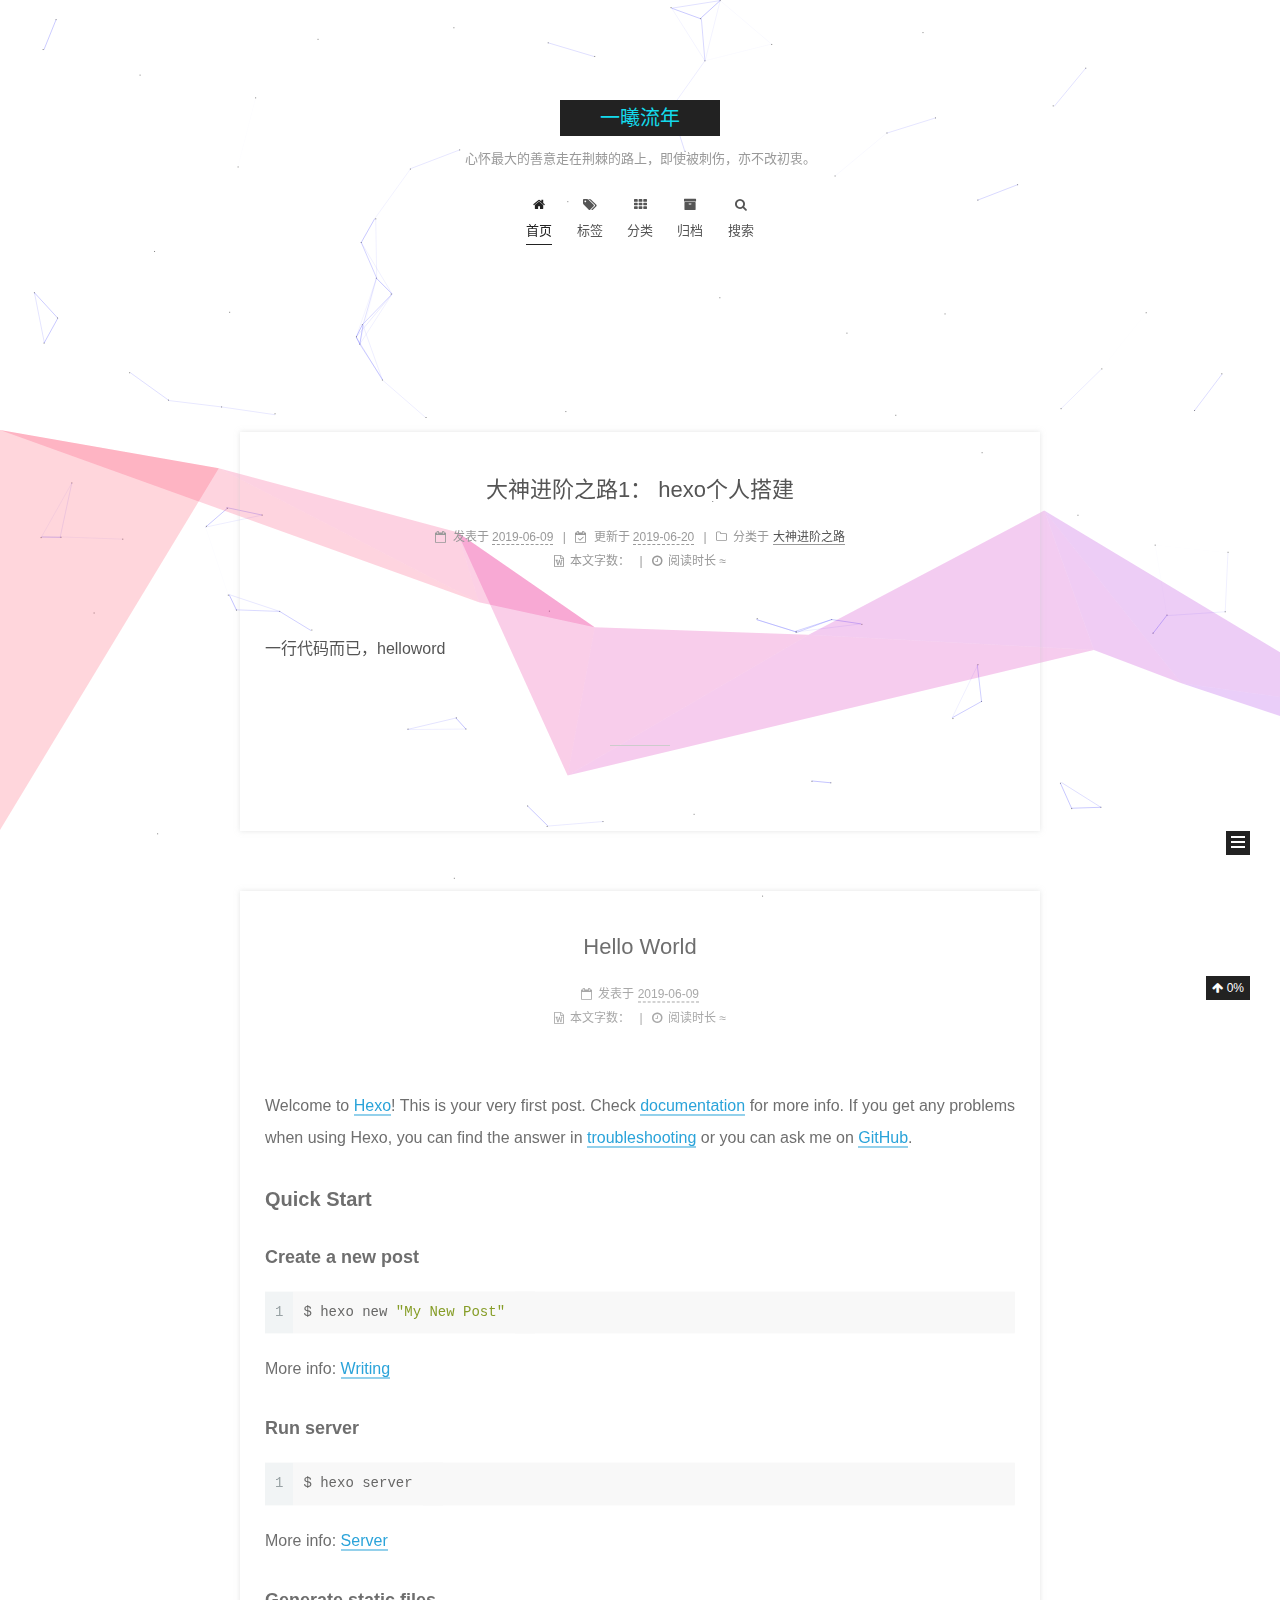
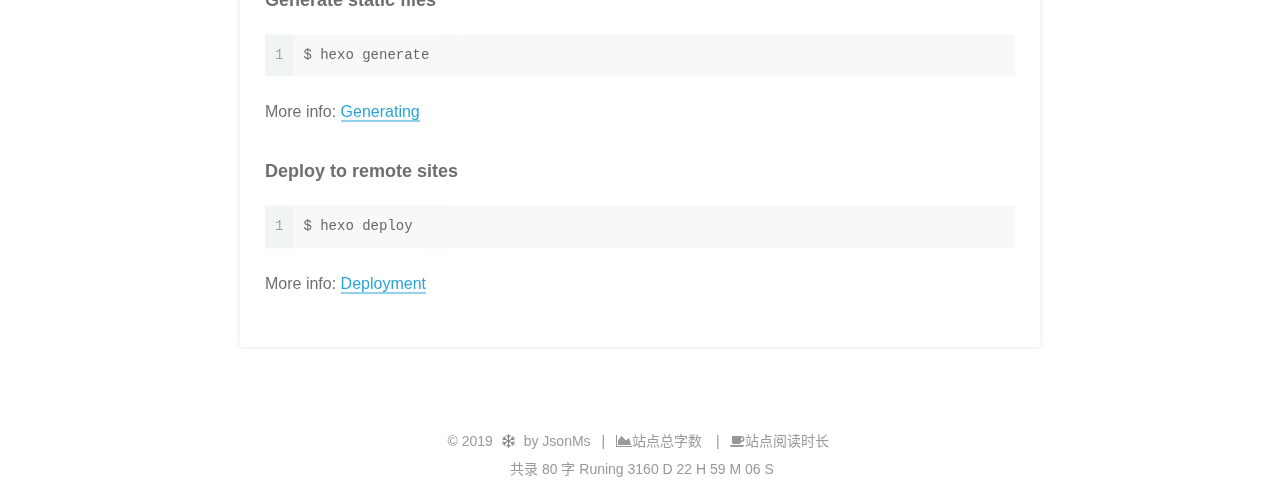
==== commit b6b6defe: "Site updated: 2019-06-26 01:18:44" ====
--- a/index.html
+++ b/index.html
@@ -890,7 +890,7 @@
   
     <span class="post-meta-divider">|</span>
     <span class="post-meta-item-icon">
-      <i class="fa fa-area-chart"></i>
+      <i class="fa fa-area-chart"></i>站点总字数
     </span>
     
     <span title="站点总字数"></span>
@@ -899,7 +899,7 @@
   
     <span class="post-meta-divider">|</span>
     <span class="post-meta-item-icon">
-      <i class="fa fa-coffee"></i>
+      <i class="fa fa-coffee"></i>站点阅读时长
     </span>
     
     <span title="站点阅读时长"></span>
@@ -1408,6 +1408,47 @@
   
 
   
+<script>
+  $('.highlight').not('.gist .highlight').each(function(i, e) {
+    var $wrap = $('<div>').addClass('highlight-wrap');
+    $(e).after($wrap);
+    $wrap.append($('<button>').addClass('copy-btn').append('复制').on('click', function(e) {
+      var code = $(this).parent().find('.code').find('.line').map(function(i, e) {
+        return $(e).text();
+      }).toArray().join('\n');
+      var ta = document.createElement('textarea');
+      var yPosition = window.pageYOffset || document.documentElement.scrollTop;
+      ta.style.top = yPosition + 'px'; // Prevent page scroll
+      ta.style.position = 'absolute';
+      ta.style.opacity = '0';
+      ta.readOnly = true;
+      ta.value = code;
+      document.body.appendChild(ta);
+      const selection = document.getSelection();
+      const selected = selection.rangeCount > 0 ? selection.getRangeAt(0) : false;
+      ta.select();
+      ta.setSelectionRange(0, code.length);
+      ta.readOnly = false;
+      var result = document.execCommand('copy');
+      
+        if (result) $(this).text('复制成功');
+        else $(this).text('复制失败');
+      
+      ta.blur(); // For iOS
+      $(this).blur();
+      if (selected) {
+        selection.removeAllRanges();
+        selection.addRange(selected);
+      }
+    })).on('mouseleave', function(e) {
+      var $b = $(this).find('.copy-btn');
+      setTimeout(function() {
+        $b.text('复制');
+      }, 300);
+    }).append(e);
+  })
+</script>
+
 
   
 
--- a/css/main.css
+++ b/css/main.css
@@ -301,7 +301,6 @@
   height: 3px;
   border: none;
   background-color: #ddd;
-  background-image: repeating-linear-gradient(-45deg, #fff, #fff 4px, transparent 4px, transparent 8px);
 }
 blockquote {
   margin: 0;
@@ -1812,9 +1811,6 @@
   -moz-transform: rotateZ(360deg);
   transform: rotateZ(360deg);
 }
-.site-author-image {
-  border-radius: 100%;
-}
 .site-author-name {
   margin: 5px 0 0;
   text-align: center;
@@ -1896,7 +1892,7 @@
   width: 4px;
   height: 4px;
   border-radius: 50%;
-  background: #ffb8dd;
+  background: #74dbff;
 }
 .feed-link,
 .chat {
@@ -2254,6 +2250,38 @@
   transform: translate(-50%, -50%);
   color: #ccc;
 }
+.copy-btn {
+  display: inline-block;
+  padding: 6px 12px;
+  font-size: 13px;
+  font-weight: 700;
+  line-height: 20px;
+  color: #333;
+  white-space: nowrap;
+  vertical-align: middle;
+  cursor: pointer;
+  background-color: #eee;
+  background-image: linear-gradient(#fcfcfc, #eee);
+  border: 1px solid #d5d5d5;
+  border-radius: 3px;
+  user-select: none;
+  outline: 0;
+}
+.highlight-wrap .copy-btn {
+  transition: opacity 0.3s ease-in-out;
+  opacity: 0;
+  padding: 2px 6px;
+  position: absolute;
+  right: 4px;
+  top: 8px;
+}
+.highlight-wrap:hover .copy-btn,
+.highlight-wrap .copy-btn:focus {
+  opacity: 1;
+}
+.highlight-wrap {
+  position: relative;
+}
 .page-archive .archive-page-counter {
   position: relative;
   top: 3px;
